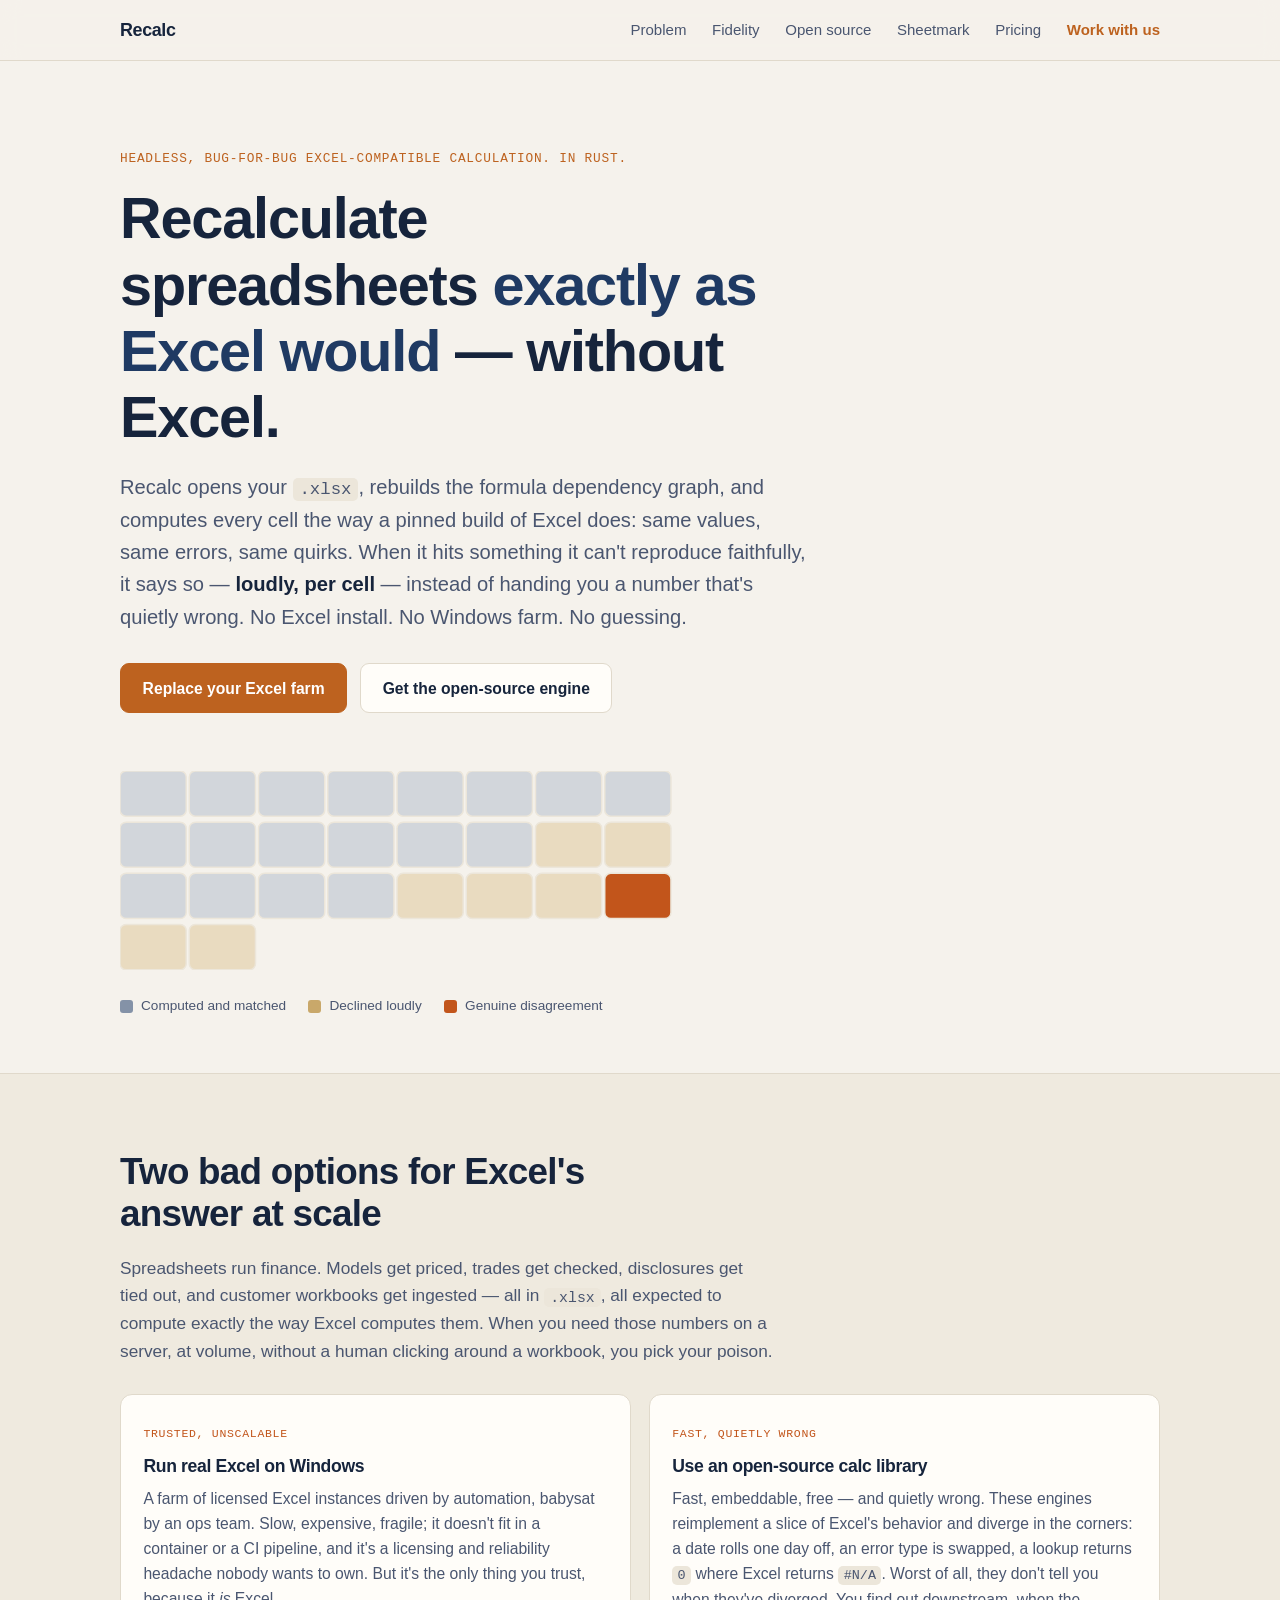
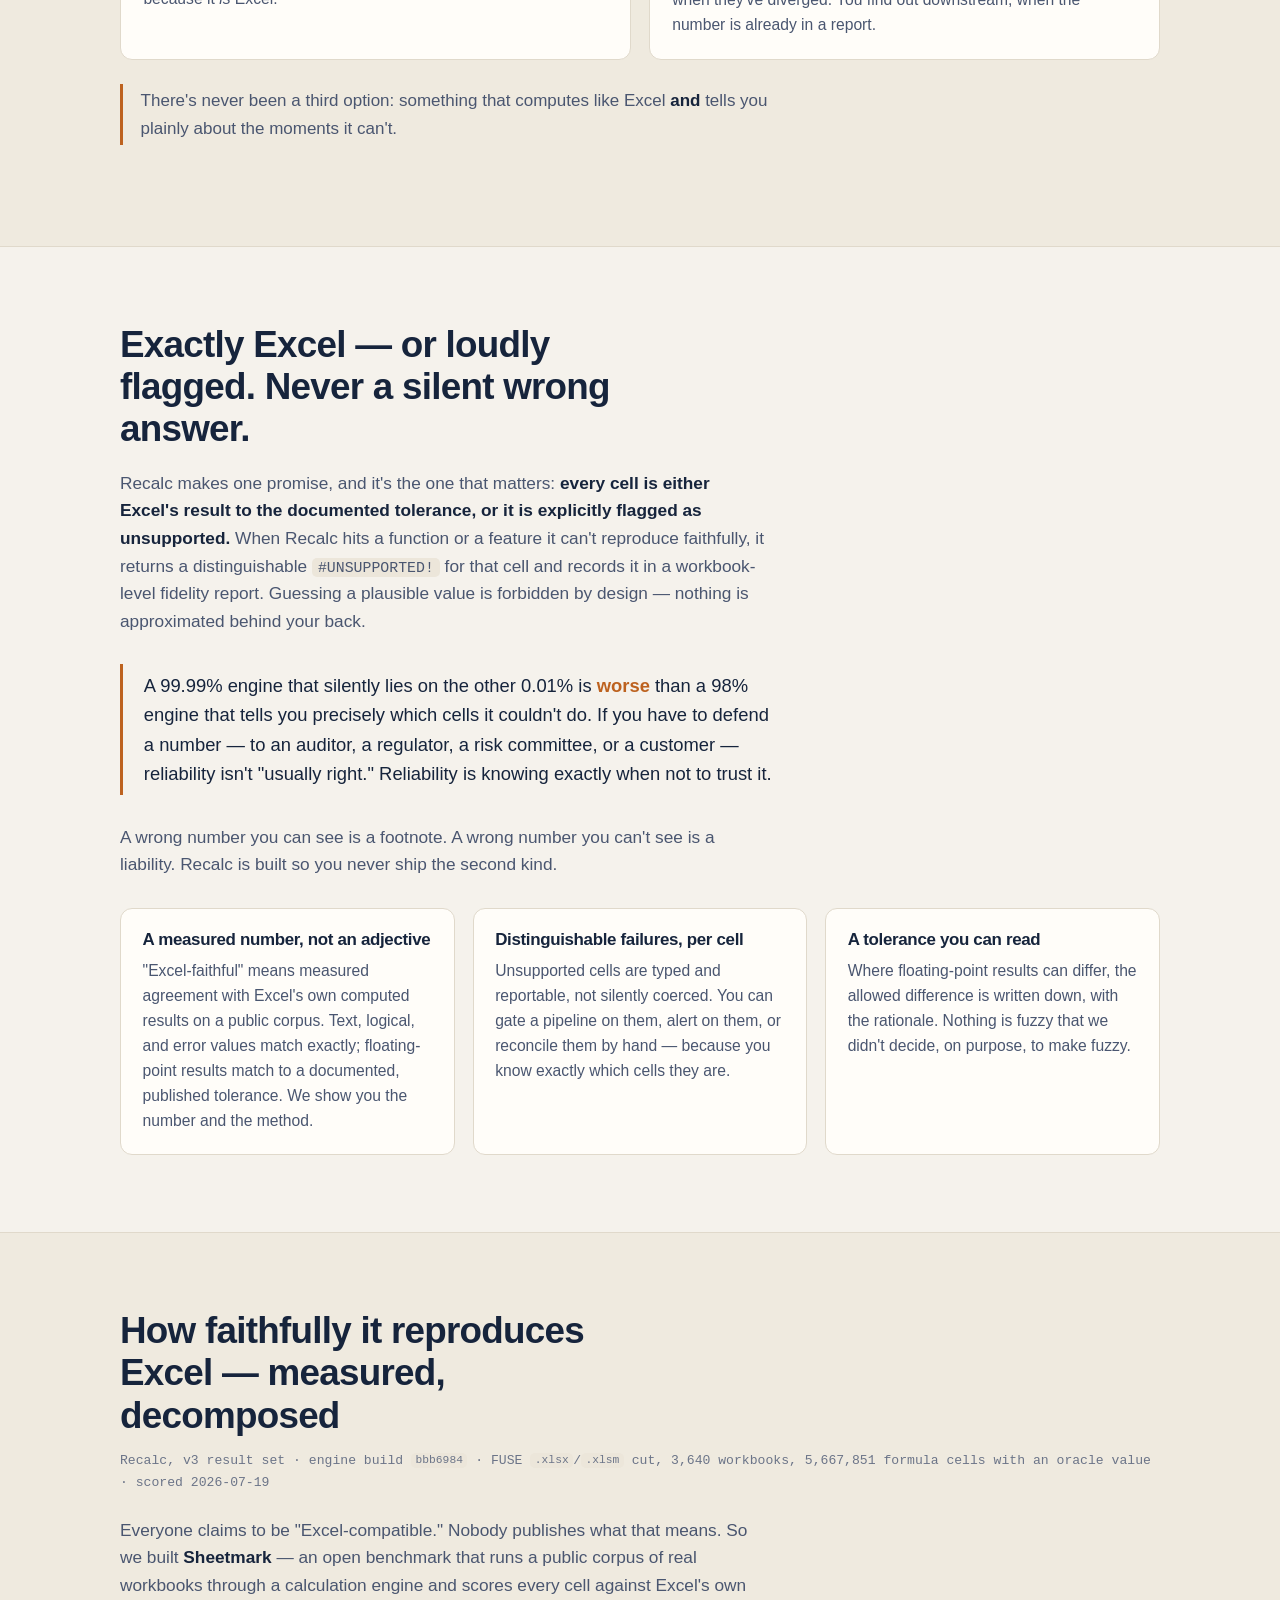
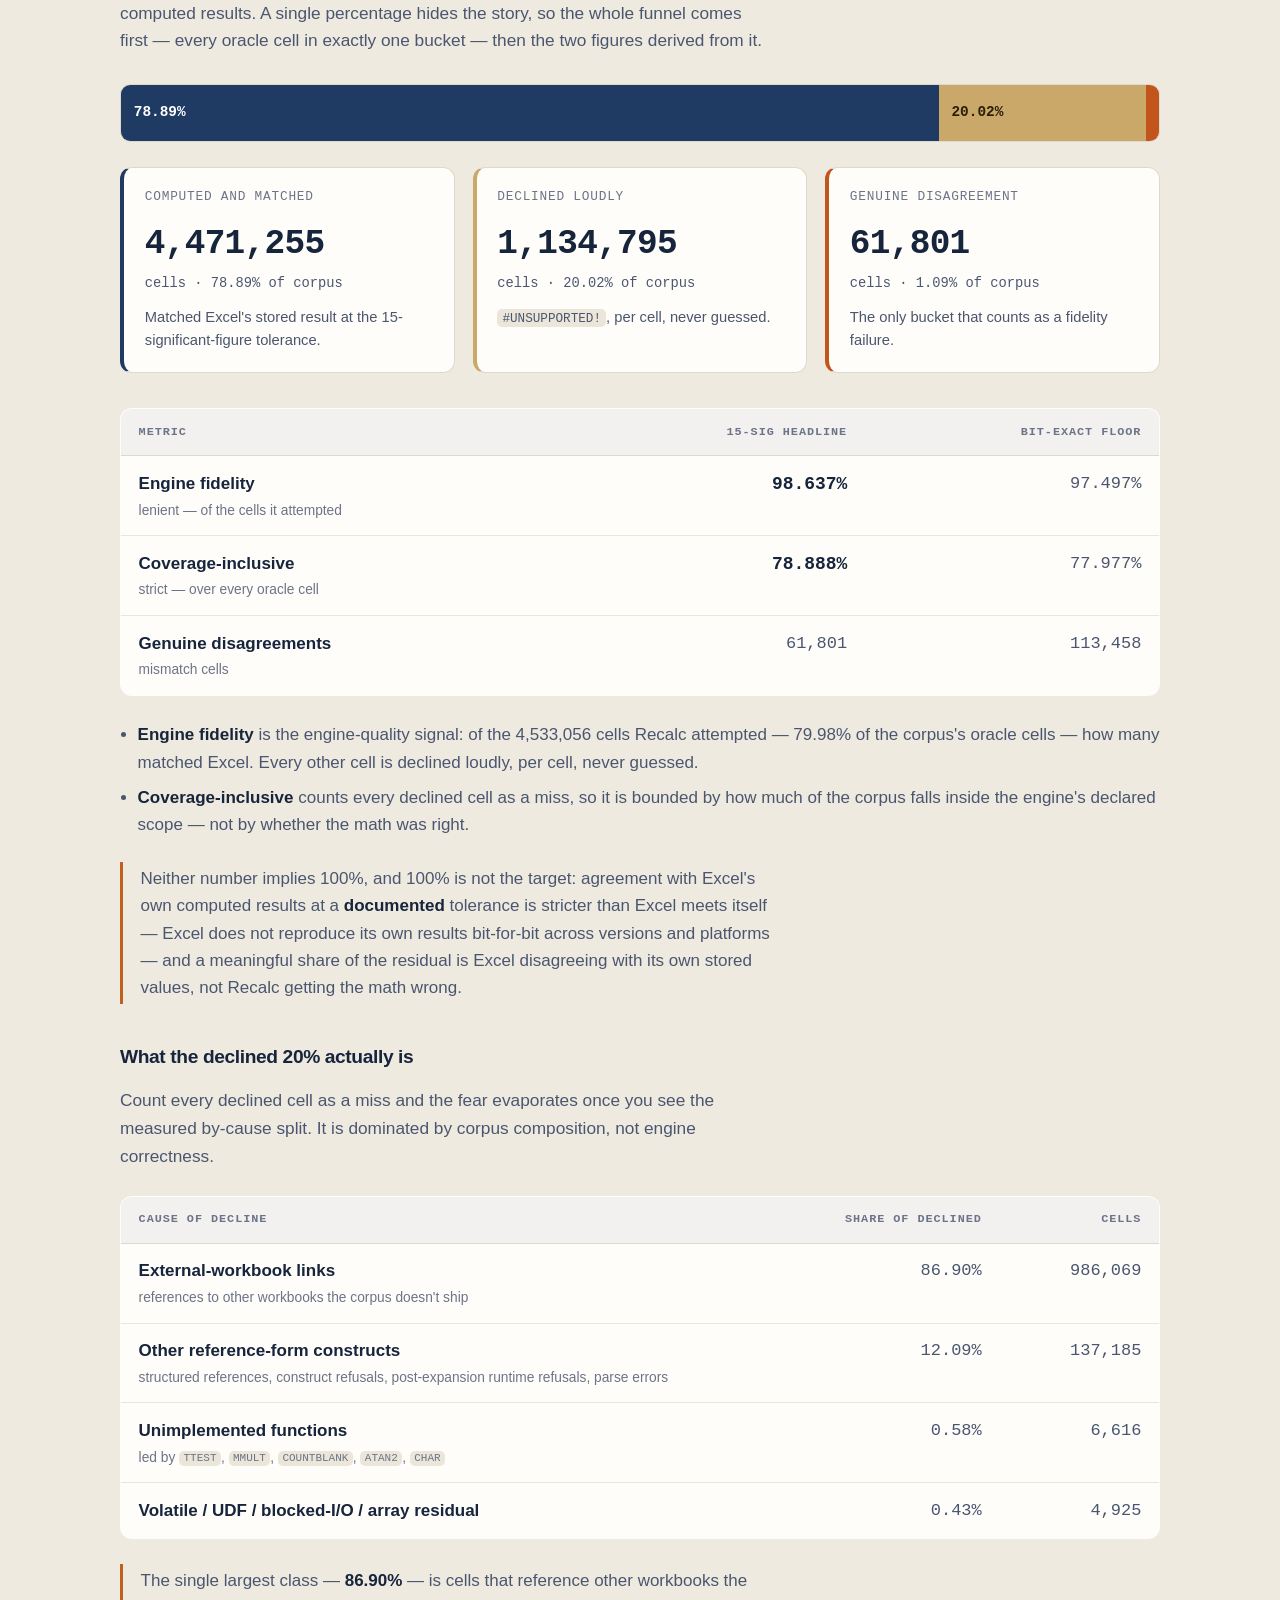
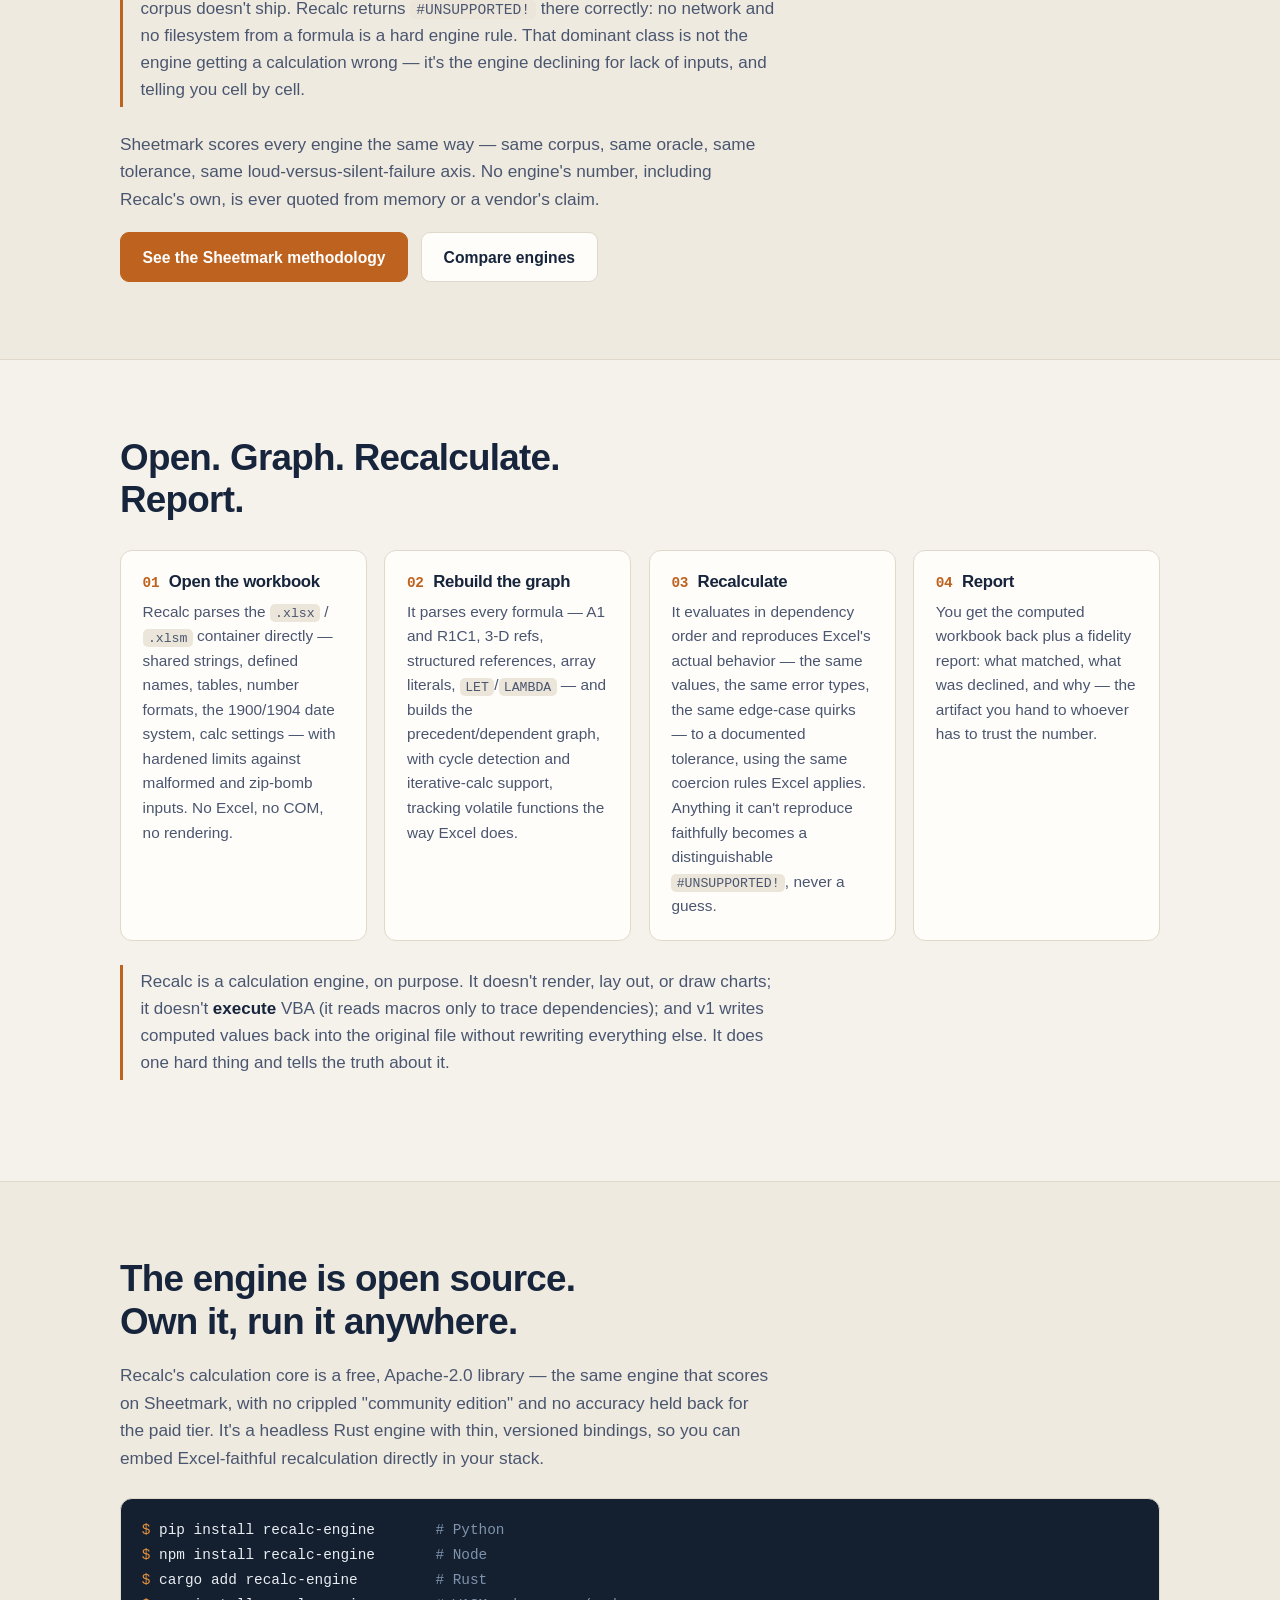
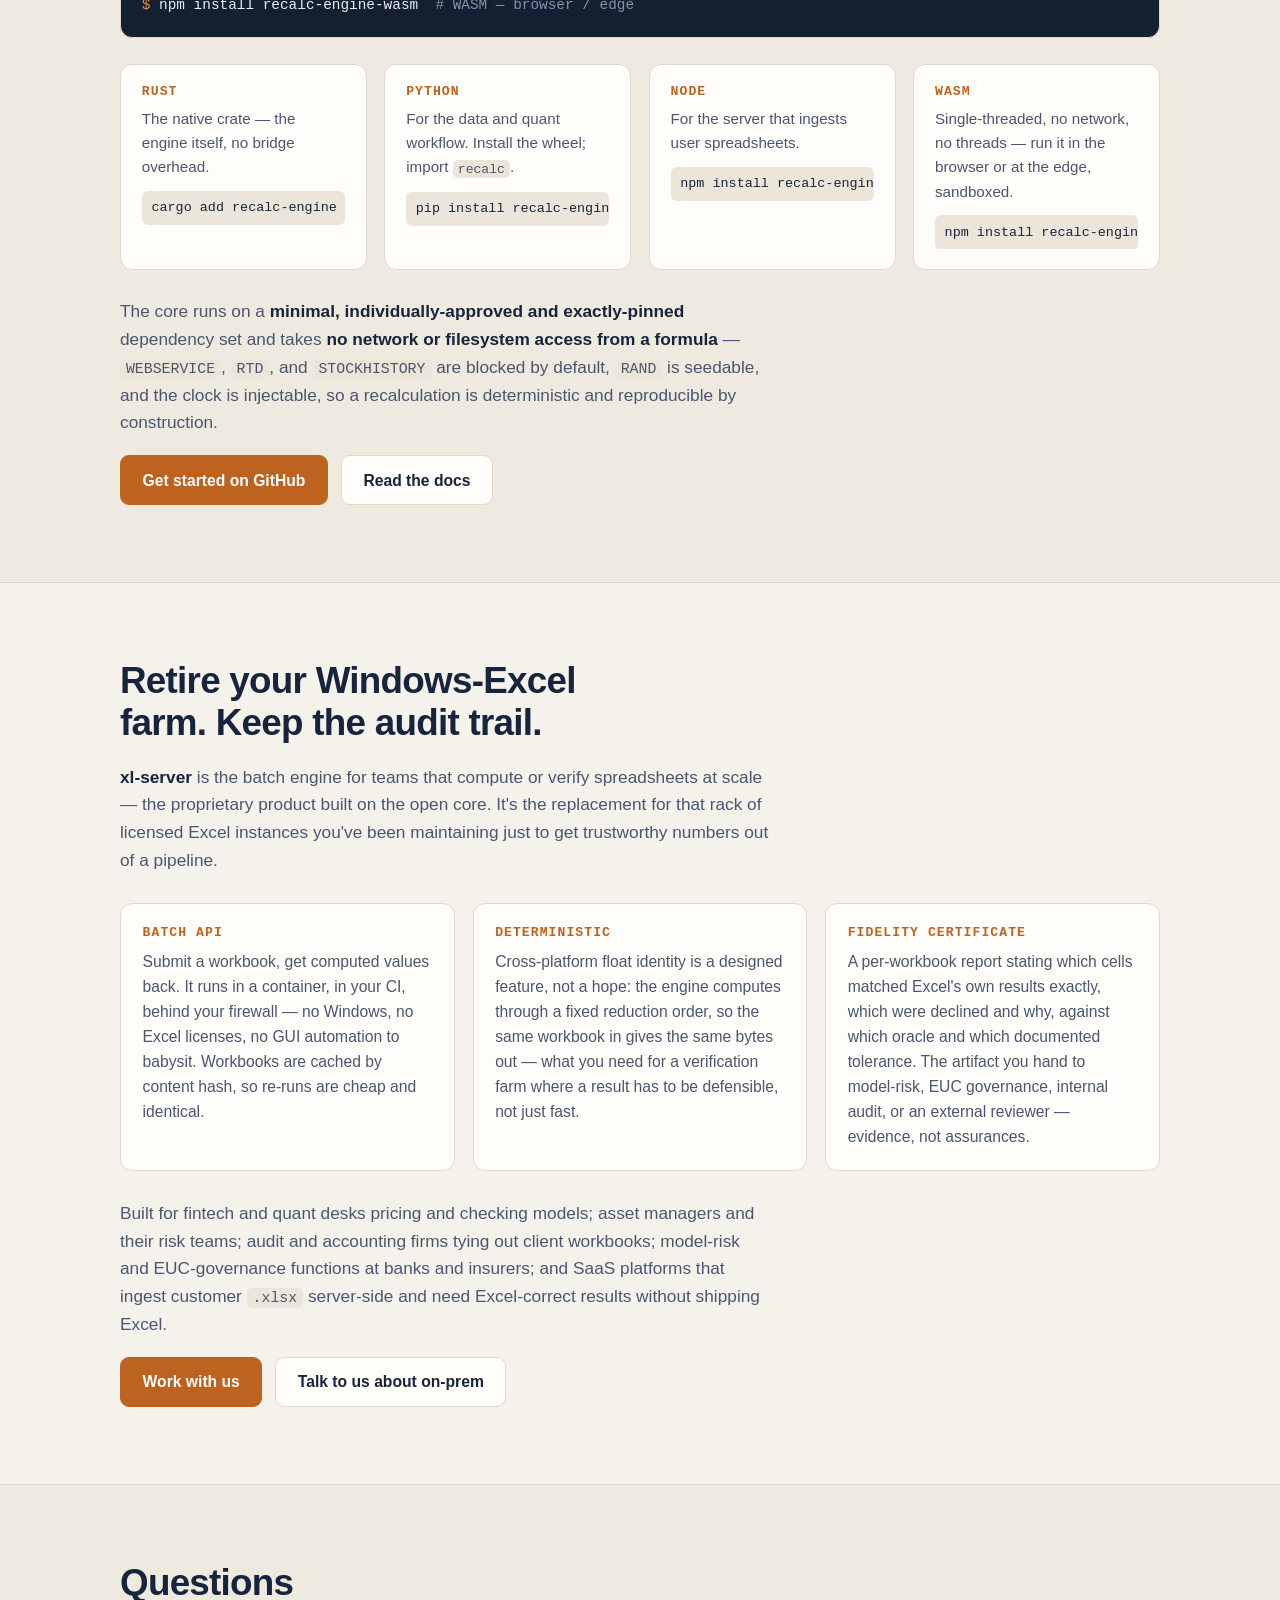
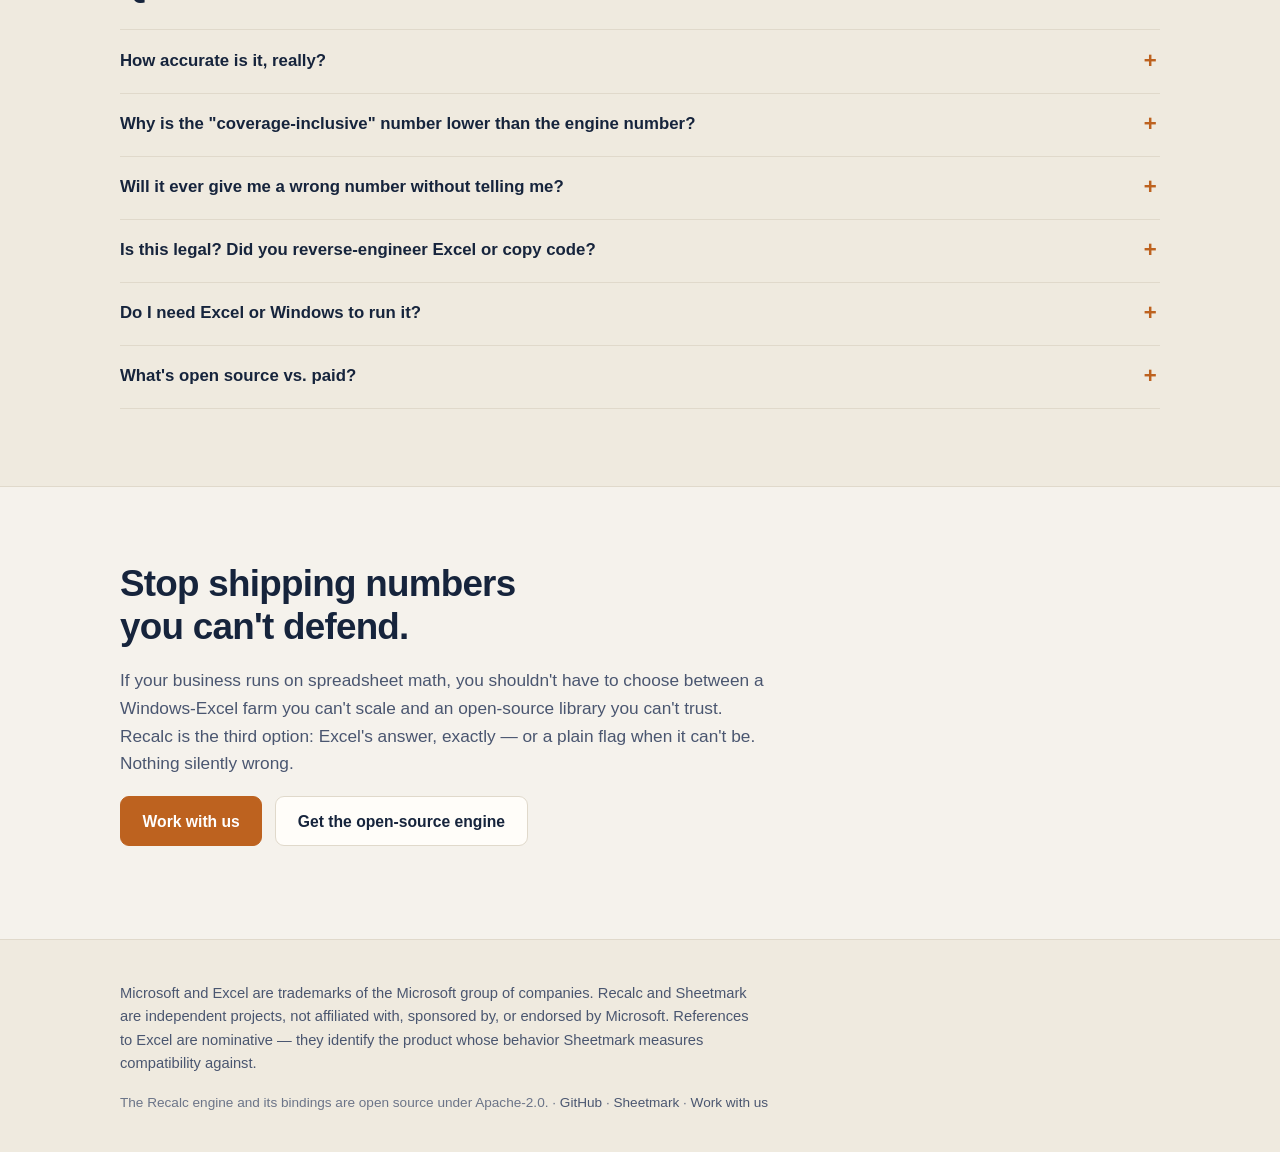
==== index.html @ 11c4cd22 "Recalc product site: landing page and pilot page Hand-written static site (index + pricing), self-co" ====
<!doctype html>
<html lang="en">
<head>
<meta charset="utf-8">
<meta name="viewport" content="width=device-width, initial-scale=1">
<title>Recalc — recalculate spreadsheets exactly as Excel would, without Excel</title>
<meta name="description" content="Recalc is a headless, bug-for-bug Excel-compatible calculation engine in Rust. It computes every cell the way a pinned build of Excel does — or flags loudly, per cell, when it can't. Never a silent wrong number.">
<link rel="stylesheet" href="styles.css">
</head>
<body>

<header class="site">
  <div class="container bar">
    <a class="brand" href="#top">Recalc</a>
    <nav class="nav">
      <a class="nav-hide" href="#problem">Problem</a>
      <a href="#fidelity">Fidelity</a>
      <a class="nav-hide" href="#open-source">Open source</a>
      <a class="nav-hide" href="https://sheetmark.elektraset.com">Sheetmark</a>
      <a href="pricing.html">Pricing</a>
      <a class="nav-cta" href="pricing.html">Work with us</a>
    </nav>
  </div>
</header>

<main id="top">

  <!-- ==================== HERO ==================== -->
  <section class="hero">
    <div class="container">
      <p class="eyebrow">Headless, bug-for-bug Excel-compatible calculation. In Rust.</p>
      <h1>Recalculate spreadsheets <span class="hl">exactly as Excel would</span> — without Excel.</h1>
      <p class="lede">
        Recalc opens your <code>.xlsx</code>, rebuilds the formula dependency graph,
        and computes every cell the way a pinned build of Excel does: same values,
        same errors, same quirks. When it hits something it can't reproduce
        faithfully, it says so — <em>loudly, per cell</em> — instead of handing you a
        number that's quietly wrong. No Excel install. No Windows farm. No guessing.
      </p>
      <div class="cta-row">
        <a class="btn primary" href="pricing.html">Replace your Excel farm</a>
        <a class="btn" href="#open-source">Get the open-source engine</a>
      </div>

      <div class="grid-figure" role="img" aria-label="A grid of cells: most matched Excel exactly, a band declined loudly, one genuine disagreement.">
        <svg viewBox="0 0 372 132" width="100%" aria-hidden="true">
          <g class="cell matched">
            <rect x="0"   y="0"  width="44" height="30" rx="4"/><rect x="46"  y="0"  width="44" height="30" rx="4"/>
            <rect x="92"  y="0"  width="44" height="30" rx="4"/><rect x="138" y="0"  width="44" height="30" rx="4"/>
            <rect x="184" y="0"  width="44" height="30" rx="4"/><rect x="230" y="0"  width="44" height="30" rx="4"/>
            <rect x="276" y="0"  width="44" height="30" rx="4"/><rect x="322" y="0"  width="44" height="30" rx="4"/>
            <rect x="0"   y="34" width="44" height="30" rx="4"/><rect x="46"  y="34" width="44" height="30" rx="4"/>
            <rect x="92"  y="34" width="44" height="30" rx="4"/><rect x="138" y="34" width="44" height="30" rx="4"/>
            <rect x="184" y="34" width="44" height="30" rx="4"/><rect x="230" y="34" width="44" height="30" rx="4"/>
            <rect x="0"   y="68" width="44" height="30" rx="4"/><rect x="46"  y="68" width="44" height="30" rx="4"/>
            <rect x="92"  y="68" width="44" height="30" rx="4"/><rect x="138" y="68" width="44" height="30" rx="4"/>
          </g>
          <g class="cell declined">
            <rect x="276" y="34" width="44" height="30" rx="4"/><rect x="322" y="34" width="44" height="30" rx="4"/>
            <rect x="184" y="68" width="44" height="30" rx="4"/><rect x="230" y="68" width="44" height="30" rx="4"/>
            <rect x="276" y="68" width="44" height="30" rx="4"/>
            <rect x="0"   y="102" width="44" height="30" rx="4"/><rect x="46" y="102" width="44" height="30" rx="4"/>
          </g>
          <g class="cell mismatch">
            <rect x="322" y="68" width="44" height="30" rx="4"/>
          </g>
        </svg>
        <ul class="grid-legend">
          <li><span class="swatch matched"></span>Computed and matched</li>
          <li><span class="swatch declined"></span>Declined loudly</li>
          <li><span class="swatch mismatch"></span>Genuine disagreement</li>
        </ul>
      </div>
    </div>
  </section>

  <!-- ==================== THE PROBLEM ==================== -->
  <section class="section band" id="problem">
    <div class="container">
      <h2>Two bad options for Excel's answer at scale</h2>
      <p class="section-lede">
        Spreadsheets run finance. Models get priced, trades get checked, disclosures
        get tied out, and customer workbooks get ingested — all in <code>.xlsx</code>,
        all expected to compute exactly the way Excel computes them. When you need
        those numbers on a server, at volume, without a human clicking around a
        workbook, you pick your poison.
      </p>
      <div class="options">
        <div class="option">
          <span class="verdict">Trusted, unscalable</span>
          <h3>Run real Excel on Windows</h3>
          <p>
            A farm of licensed Excel instances driven by automation, babysat by an ops
            team. Slow, expensive, fragile; it doesn't fit in a container or a CI
            pipeline, and it's a licensing and reliability headache nobody wants to own.
            But it's the only thing you trust, because it <em>is</em> Excel.
          </p>
        </div>
        <div class="option">
          <span class="verdict">Fast, quietly wrong</span>
          <h3>Use an open-source calc library</h3>
          <p>
            Fast, embeddable, free — and quietly wrong. These engines reimplement a
            slice of Excel's behavior and diverge in the corners: a date rolls one day
            off, an error type is swapped, a lookup returns <code>0</code> where Excel
            returns <code>#N/A</code>. Worst of all, they don't tell you when they've
            diverged. You find out downstream, when the number is already in a report.
          </p>
        </div>
      </div>
      <p class="aside">
        There's never been a third option: something that computes like Excel
        <em>and</em> tells you plainly about the moments it can't.
      </p>
    </div>
  </section>

  <!-- ==================== THE TRUST PROPERTY ==================== -->
  <section class="section" id="trust">
    <div class="container">
      <h2>Exactly Excel — or loudly flagged. Never a silent wrong answer.</h2>
      <p class="section-lede">
        Recalc makes one promise, and it's the one that matters: <strong>every cell is
        either Excel's result to the documented tolerance, or it is explicitly flagged
        as unsupported.</strong> When Recalc hits a function or a feature it can't
        reproduce faithfully, it returns a distinguishable <code>#UNSUPPORTED!</code>
        for that cell and records it in a workbook-level fidelity report. Guessing a
        plausible value is forbidden by design — nothing is approximated behind your
        back.
      </p>

      <p class="pullquote">
        A 99.99% engine that silently lies on the other 0.01% is <strong>worse</strong>
        than a 98% engine that tells you precisely which cells it couldn't do. If you
        have to defend a number — to an auditor, a regulator, a risk committee, or a
        customer — reliability isn't "usually right." Reliability is knowing exactly
        when not to trust it.
      </p>

      <p class="section-lede">
        A wrong number you can see is a footnote. A wrong number you can't see is a
        liability. Recalc is built so you never ship the second kind.
      </p>

      <div class="pillars">
        <div class="pillar">
          <h3>A measured number, not an adjective</h3>
          <p>
            "Excel-faithful" means measured agreement with Excel's own computed results
            on a public corpus. Text, logical, and error values match exactly;
            floating-point results match to a documented, published tolerance. We show
            you the number and the method.
          </p>
        </div>
        <div class="pillar">
          <h3>Distinguishable failures, per cell</h3>
          <p>
            Unsupported cells are typed and reportable, not silently coerced. You can
            gate a pipeline on them, alert on them, or reconcile them by hand — because
            you know exactly which cells they are.
          </p>
        </div>
        <div class="pillar">
          <h3>A tolerance you can read</h3>
          <p>
            Where floating-point results can differ, the allowed difference is written
            down, with the rationale. Nothing is fuzzy that we didn't decide, on
            purpose, to make fuzzy.
          </p>
        </div>
      </div>
    </div>
  </section>

  <!-- ==================== FIDELITY / SHEETMARK ==================== -->
  <section class="section band" id="fidelity">
    <div class="container">
      <h2>How faithfully it reproduces Excel — measured, decomposed</h2>
      <p class="provenance">
        Recalc, v3 result set · engine build <code>bbb6984</code> · FUSE
        <code>.xlsx</code>/<code>.xlsm</code> cut, 3,640 workbooks, 5,667,851 formula
        cells with an oracle value · scored 2026-07-19
      </p>
      <p class="section-lede">
        Everyone claims to be "Excel-compatible." Nobody publishes what that means. So
        we built <strong>Sheetmark</strong> — an open benchmark that runs a public
        corpus of real workbooks through a calculation engine and scores every cell
        against Excel's own computed results. A single percentage hides the story, so
        the whole funnel comes first — every oracle cell in exactly one bucket — then
        the two figures derived from it.
      </p>

      <div class="funnel" role="img" aria-label="Funnel: 78.89% computed and matched, 20.02% declined loudly, 1.09% genuine disagreement.">
        <div class="funnel-bar">
          <span class="seg matched" style="width:78.89%"><span class="seg-label">78.89%</span></span>
          <span class="seg declined" style="width:20.02%"><span class="seg-label">20.02%</span></span>
          <span class="seg mismatch" style="width:1.09%"></span>
        </div>
      </div>

      <div class="buckets">
        <div class="bucket matched">
          <p class="bucket-tag">Computed and matched</p>
          <p class="bucket-num">4,471,255</p>
          <p class="bucket-sub">cells · 78.89% of corpus</p>
          <p class="bucket-note">Matched Excel's stored result at the 15-significant-figure tolerance.</p>
        </div>
        <div class="bucket declined">
          <p class="bucket-tag">Declined loudly</p>
          <p class="bucket-num">1,134,795</p>
          <p class="bucket-sub">cells · 20.02% of corpus</p>
          <p class="bucket-note"><code>#UNSUPPORTED!</code>, per cell, never guessed.</p>
        </div>
        <div class="bucket mismatch">
          <p class="bucket-tag">Genuine disagreement</p>
          <p class="bucket-num">61,801</p>
          <p class="bucket-sub">cells · 1.09% of corpus</p>
          <p class="bucket-note">The only bucket that counts as a fidelity failure.</p>
        </div>
      </div>

      <div class="table-scroll">
        <table class="data metrics">
          <thead>
            <tr><th scope="col">Metric</th><th scope="col">15-sig headline</th><th scope="col">Bit-exact floor</th></tr>
          </thead>
          <tbody>
            <tr>
              <th scope="row">Engine fidelity <span class="th-sub">lenient — of the cells it attempted</span></th>
              <td class="big">98.637%</td><td>97.497%</td>
            </tr>
            <tr>
              <th scope="row">Coverage-inclusive <span class="th-sub">strict — over every oracle cell</span></th>
              <td class="big">78.888%</td><td>77.977%</td>
            </tr>
            <tr>
              <th scope="row">Genuine disagreements <span class="th-sub">mismatch cells</span></th>
              <td>61,801</td><td>113,458</td>
            </tr>
          </tbody>
        </table>
      </div>

      <ul class="notes">
        <li><strong>Engine fidelity</strong> is the engine-quality signal: of the
          4,533,056 cells Recalc attempted — 79.98% of the corpus's oracle cells — how
          many matched Excel. Every other cell is declined loudly, per cell, never
          guessed.</li>
        <li><strong>Coverage-inclusive</strong> counts every declined cell as a miss,
          so it is bounded by how much of the corpus falls inside the engine's declared
          scope — not by whether the math was right.</li>
      </ul>

      <p class="aside">
        Neither number implies 100%, and 100% is not the target: agreement with Excel's
        own computed results at a <em>documented</em> tolerance is stricter than Excel
        meets itself — Excel does not reproduce its own results bit-for-bit across
        versions and platforms — and a meaningful share of the residual is Excel
        disagreeing with its own stored values, not Recalc getting the math wrong.
      </p>

      <h3 style="margin-top:2.6rem;font-size:1.2rem;">What the declined 20% actually is</h3>
      <p class="section-lede">
        Count every declined cell as a miss and the fear evaporates once you see the
        measured by-cause split. It is dominated by corpus composition, not engine
        correctness.
      </p>
      <div class="table-scroll">
        <table class="data decline">
          <thead>
            <tr><th scope="col">Cause of decline</th><th scope="col">Share of declined</th><th scope="col">Cells</th></tr>
          </thead>
          <tbody>
            <tr>
              <th scope="row">External-workbook links <span class="th-sub">references to other workbooks the corpus doesn't ship</span></th>
              <td>86.90%</td><td>986,069</td>
            </tr>
            <tr>
              <th scope="row">Other reference-form constructs <span class="th-sub">structured references, construct refusals, post-expansion runtime refusals, parse errors</span></th>
              <td>12.09%</td><td>137,185</td>
            </tr>
            <tr>
              <th scope="row">Unimplemented functions <span class="th-sub">led by <code>TTEST</code>, <code>MMULT</code>, <code>COUNTBLANK</code>, <code>ATAN2</code>, <code>CHAR</code></span></th>
              <td>0.58%</td><td>6,616</td>
            </tr>
            <tr>
              <th scope="row">Volatile / UDF / blocked-I/O / array residual</th>
              <td>0.43%</td><td>4,925</td>
            </tr>
          </tbody>
        </table>
      </div>
      <p class="aside">
        The single largest class — <em>86.90%</em> — is cells that reference other
        workbooks the corpus doesn't ship. Recalc returns <code>#UNSUPPORTED!</code>
        there correctly: no network and no filesystem from a formula is a hard engine
        rule. That dominant class is not the engine getting a calculation wrong — it's
        the engine declining for lack of inputs, and telling you cell by cell.
      </p>

      <p class="section-lede">
        Sheetmark scores every engine the same way — same corpus, same oracle, same
        tolerance, same loud-versus-silent-failure axis. No engine's number, including
        Recalc's own, is ever quoted from memory or a vendor's claim.
      </p>
      <div class="cta-row">
        <a class="btn primary" href="https://sheetmark.elektraset.com">See the Sheetmark methodology</a>
        <a class="btn" href="https://sheetmark.elektraset.com/#leaderboard">Compare engines</a>
      </div>
    </div>
  </section>

  <!-- ==================== HOW IT WORKS ==================== -->
  <section class="section" id="how">
    <div class="container">
      <h2>Open. Graph. Recalculate. Report.</h2>
      <div class="steps">
        <div class="step">
          <h3><span class="step-n">01</span> Open the workbook</h3>
          <p>
            Recalc parses the <code>.xlsx</code> / <code>.xlsm</code> container directly
            — shared strings, defined names, tables, number formats, the 1900/1904 date
            system, calc settings — with hardened limits against malformed and zip-bomb
            inputs. No Excel, no COM, no rendering.
          </p>
        </div>
        <div class="step">
          <h3><span class="step-n">02</span> Rebuild the graph</h3>
          <p>
            It parses every formula — A1 and R1C1, 3-D refs, structured references,
            array literals, <code>LET</code>/<code>LAMBDA</code> — and builds the
            precedent/dependent graph, with cycle detection and iterative-calc support,
            tracking volatile functions the way Excel does.
          </p>
        </div>
        <div class="step">
          <h3><span class="step-n">03</span> Recalculate</h3>
          <p>
            It evaluates in dependency order and reproduces Excel's actual behavior —
            the same values, the same error types, the same edge-case quirks — to a
            documented tolerance, using the same coercion rules Excel applies. Anything
            it can't reproduce faithfully becomes a distinguishable
            <code>#UNSUPPORTED!</code>, never a guess.
          </p>
        </div>
        <div class="step">
          <h3><span class="step-n">04</span> Report</h3>
          <p>
            You get the computed workbook back plus a fidelity report: what matched,
            what was declined, and why — the artifact you hand to whoever has to trust
            the number.
          </p>
        </div>
      </div>
      <p class="aside">
        Recalc is a calculation engine, on purpose. It doesn't render, lay out, or draw
        charts; it doesn't <em>execute</em> VBA (it reads macros only to trace
        dependencies); and v1 writes computed values back into the original file
        without rewriting everything else. It does one hard thing and tells the truth
        about it.
      </p>
    </div>
  </section>

  <!-- ==================== OPEN SOURCE ==================== -->
  <section class="section band" id="open-source">
    <div class="container">
      <h2>The engine is open source. Own it, run it anywhere.</h2>
      <p class="section-lede">
        Recalc's calculation core is a free, Apache-2.0 library — the same engine that
        scores on Sheetmark, with no crippled "community edition" and no accuracy held
        back for the paid tier. It's a headless Rust engine with thin, versioned
        bindings, so you can embed Excel-faithful recalculation directly in your stack.
      </p>

      <div class="install">
<pre><span class="prompt">$</span> pip install recalc-engine       <span class="comment"># Python</span>
<span class="prompt">$</span> npm install recalc-engine       <span class="comment"># Node</span>
<span class="prompt">$</span> cargo add recalc-engine         <span class="comment"># Rust</span>
<span class="prompt">$</span> npm install recalc-engine-wasm  <span class="comment"># WASM — browser / edge</span></pre>
      </div>

      <div class="bindings">
        <div class="binding">
          <h3>Rust</h3>
          <p>The native crate — the engine itself, no bridge overhead.</p>
          <span class="cmd">cargo add recalc-engine</span>
        </div>
        <div class="binding">
          <h3>Python</h3>
          <p>For the data and quant workflow. Install the wheel; import <code>recalc</code>.</p>
          <span class="cmd">pip install recalc-engine</span>
        </div>
        <div class="binding">
          <h3>Node</h3>
          <p>For the server that ingests user spreadsheets.</p>
          <span class="cmd">npm install recalc-engine</span>
        </div>
        <div class="binding">
          <h3>WASM</h3>
          <p>Single-threaded, no network, no threads — run it in the browser or at the edge, sandboxed.</p>
          <span class="cmd">npm install recalc-engine-wasm</span>
        </div>
      </div>

      <p class="section-lede" style="margin-top:1.8rem;">
        The core runs on a <strong>minimal, individually-approved and
        exactly-pinned</strong> dependency set and takes <strong>no network or
        filesystem access from a formula</strong> — <code>WEBSERVICE</code>,
        <code>RTD</code>, and <code>STOCKHISTORY</code> are blocked by default,
        <code>RAND</code> is seedable, and the clock is injectable, so a recalculation
        is deterministic and reproducible by construction.
      </p>

      <div class="cta-row">
        <a class="btn primary" href="https://github.com/recalc-engine/recalc-engine">Get started on GitHub</a>
        <a class="btn" href="https://github.com/recalc-engine/recalc-engine#readme">Read the docs</a>
      </div>
    </div>
  </section>

  <!-- ==================== PAID PRODUCT ==================== -->
  <section class="section" id="product">
    <div class="container">
      <h2>Retire your Windows-Excel farm. Keep the audit trail.</h2>
      <p class="section-lede">
        <strong>xl-server</strong> is the batch engine for teams that compute or verify
        spreadsheets at scale — the proprietary product built on the open core. It's
        the replacement for that rack of licensed Excel instances you've been
        maintaining just to get trustworthy numbers out of a pipeline.
      </p>
      <div class="cards">
        <div class="card">
          <h3>Batch API</h3>
          <p>
            Submit a workbook, get computed values back. It runs in a container, in your
            CI, behind your firewall — no Windows, no Excel licenses, no GUI automation
            to babysit. Workbooks are cached by content hash, so re-runs are cheap and
            identical.
          </p>
        </div>
        <div class="card">
          <h3>Deterministic</h3>
          <p>
            Cross-platform float identity is a designed feature, not a hope: the engine
            computes through a fixed reduction order, so the same workbook in gives the
            same bytes out — what you need for a verification farm where a result has to
            be defensible, not just fast.
          </p>
        </div>
        <div class="card">
          <h3>Fidelity certificate</h3>
          <p>
            A per-workbook report stating which cells matched Excel's own results
            exactly, which were declined and why, against which oracle and which
            documented tolerance. The artifact you hand to model-risk, EUC governance,
            internal audit, or an external reviewer — evidence, not assurances.
          </p>
        </div>
      </div>
      <p class="section-lede" style="margin-top:1.8rem;">
        Built for fintech and quant desks pricing and checking models; asset managers
        and their risk teams; audit and accounting firms tying out client workbooks;
        model-risk and EUC-governance functions at banks and insurers; and SaaS
        platforms that ingest customer <code>.xlsx</code> server-side and need
        Excel-correct results without shipping Excel.
      </p>
      <div class="cta-row">
        <a class="btn primary" href="pricing.html">Work with us</a>
        <a class="btn" href="pricing.html#onprem">Talk to us about on-prem</a>
      </div>
    </div>
  </section>

  <!-- ==================== FAQ ==================== -->
  <section class="section band" id="faq">
    <div class="container">
      <h2>Questions</h2>
      <div class="faq">
        <details>
          <summary>How accurate is it, really?</summary>
          <p>
            On the cells it computes, Recalc matched Excel's stored results on
            <strong>98.637% of the 4,533,056 cells it attempted</strong> — 79.98% of a
            5,667,851-cell public corpus — at a documented 15-significant-figure
            tolerance; <strong>97.497% bit-exact</strong> with no tolerance at all.
            Genuine disagreements: <strong>61,801 cells, 1.09% of the whole
            corpus</strong>, and a meaningful share of even those is Excel disagreeing
            with its own stored values, not Recalc's math. Every cell it can't compute
            faithfully — 20.02% of this corpus, 86.90% of it referencing other workbooks
            we weren't given — is declined loudly rather than guessed, so you always know
            exactly which cells to trust. Full method, funnel, and per-function
            breakdown: <a href="https://sheetmark.elektraset.com">Sheetmark</a>.
          </p>
        </details>
        <details>
          <summary>Why is the "coverage-inclusive" number lower than the engine number?</summary>
          <p>
            Because it counts every declined cell as a miss — and 86.90% of those
            declines reference other workbooks we weren't given (external links). Recalc
            correctly refuses to fabricate those: no network, no filesystem from a
            formula. That's a refusal over missing inputs, not a calculation error. The
            engine number is quality; the coverage-inclusive number is quality ×
            coverage, bounded by what the corpus asks of the engine's declared scope.
          </p>
        </details>
        <details>
          <summary>Will it ever give me a wrong number without telling me?</summary>
          <p>
            That's the one thing the design forbids. Every cell is either exactly
            Excel's result to the documented tolerance, or a distinguishable
            <code>#UNSUPPORTED!</code> in the fidelity report. Guessing a plausible value
            is not allowed anywhere in the engine.
          </p>
        </details>
        <details>
          <summary>Is this legal? Did you reverse-engineer Excel or copy code?</summary>
          <p>
            No copied code. Recalc is a clean-room implementation: behavior is observed
            by running a pinned Excel build as an oracle and matching its outputs, never
            by reading a competing spreadsheet's source.
          </p>
        </details>
        <details>
          <summary>Do I need Excel or Windows to run it?</summary>
          <p>
            No. Recalc is headless and self-contained — no Excel install, no Windows, no
            GUI automation. That's the point.
          </p>
        </details>
        <details>
          <summary>What's open source vs. paid?</summary>
          <p>
            The calculation engine and its bindings (Python / Node / WASM / Rust) are
            free and Apache-2.0. xl-server — the hosted or on-prem batch API, the
            content-hash cache, and the fidelity certificate — is the commercial product.
          </p>
        </details>
      </div>
    </div>
  </section>

  <!-- ==================== FINAL CTA ==================== -->
  <section class="section final-cta" id="close">
    <div class="container">
      <h2>Stop shipping numbers you can't defend.</h2>
      <p class="section-lede">
        If your business runs on spreadsheet math, you shouldn't have to choose between
        a Windows-Excel farm you can't scale and an open-source library you can't trust.
        Recalc is the third option: Excel's answer, exactly — or a plain flag when it
        can't be. Nothing silently wrong.
      </p>
      <div class="cta-row">
        <a class="btn primary" href="pricing.html">Work with us</a>
        <a class="btn" href="#open-source">Get the open-source engine</a>
      </div>
    </div>
  </section>

</main>

<footer class="site-foot">
  <div class="container">
    <p class="trademark">
      Microsoft and Excel are trademarks of the Microsoft group of companies. Recalc
      and Sheetmark are independent projects, not affiliated with, sponsored by, or
      endorsed by Microsoft. References to Excel are nominative — they identify the
      product whose behavior Sheetmark measures compatibility against.
    </p>
    <p class="foot-meta">
      The Recalc engine and its bindings are open source under Apache-2.0. ·
      <a href="https://github.com/recalc-engine/recalc-engine">GitHub</a> ·
      <a href="https://sheetmark.elektraset.com">Sheetmark</a> ·
      <a href="pricing.html">Work with us</a>
    </p>
  </div>
</footer>

</body>
</html>
---- styles.css ----
/* Recalc — static product site styles. Ink navy + one warm accent.
   Shares the visual system of the Sheetmark site so the two properties
   read as one family. Hand-written, self-contained, light + dark. */

:root {
  color-scheme: light dark;

  --bg:        #f5f2ec;
  --bg-elev:   #fffdf9;
  --bg-band:   #efeadf;
  --ink:       #16243c;
  --ink-soft:  #4a5670;
  --ink-faint: #6b7488;
  --line:      #e0d9cb;
  --line-soft: #ece6da;
  --accent:    #bd621f;
  --accent-in: #ffffff;
  --matched:   #1f3a63;
  --declined:  #c9a86a;
  --mismatch:  #c2551b;
  --code-bg:   #ece6da;
  --term-bg:   #14202f;
  --term-ink:  #e9edf4;
  --term-dim:  #7f93ad;
  --term-accent: #e6913f;

  --maxw: 70rem;
  --radius: 12px;
  --mono: ui-monospace, "SF Mono", "SFMono-Regular", "Menlo", "Consolas", monospace;
  --sans: -apple-system, BlinkMacSystemFont, "Segoe UI", Roboto, Helvetica, Arial, sans-serif;
}

@media (prefers-color-scheme: dark) {
  :root {
    --bg:        #0a1420;
    --bg-elev:   #101d2e;
    --bg-band:   #0d1826;
    --ink:       #e9edf4;
    --ink-soft:  #a3b2c8;
    --ink-faint: #79879d;
    --line:      #1e2d43;
    --line-soft: #182437;
    --accent:    #e6913f;
    --accent-in: #10131a;
    --matched:   #4f7bb8;
    --declined:  #b99a5d;
    --mismatch:  #e06a2c;
    --code-bg:   #17263a;
    --term-bg:   #0c1826;
    --term-ink:  #e9edf4;
    --term-dim:  #6b7d96;
    --term-accent: #e6913f;
  }
}

* { box-sizing: border-box; }

html { -webkit-text-size-adjust: 100%; }

body {
  margin: 0;
  background: var(--bg);
  color: var(--ink);
  font-family: var(--sans);
  font-size: 17px;
  line-height: 1.6;
  -webkit-font-smoothing: antialiased;
  text-rendering: optimizeLegibility;
}

.container {
  width: 100%;
  max-width: var(--maxw);
  margin-inline: auto;
  padding-inline: clamp(1.1rem, 4vw, 2.5rem);
}

a { color: var(--accent); text-decoration: none; }
a:hover { text-decoration: underline; text-underline-offset: 3px; }

code {
  font-family: var(--mono);
  font-size: 0.86em;
  background: var(--code-bg);
  padding: 0.12em 0.4em;
  border-radius: 5px;
  white-space: nowrap;
}

h1, h2, h3 { line-height: 1.15; letter-spacing: -0.02em; font-weight: 650; }

/* ---------- Header ---------- */

.site {
  position: sticky;
  top: 0;
  z-index: 10;
  background: color-mix(in srgb, var(--bg) 86%, transparent);
  backdrop-filter: saturate(1.4) blur(10px);
  border-bottom: 1px solid var(--line);
}
.bar {
  display: flex;
  align-items: center;
  justify-content: space-between;
  min-height: 60px;
  gap: 1rem;
}
.brand {
  color: var(--ink);
  font-weight: 680;
  letter-spacing: -0.02em;
  font-size: 1.12rem;
}
.brand:hover { text-decoration: none; }
.nav { display: flex; gap: clamp(0.7rem, 2.4vw, 1.6rem); font-size: 0.94rem; align-items: center; }
.nav a { color: var(--ink-soft); white-space: nowrap; }
.nav a:hover { color: var(--accent); text-decoration: none; }
.nav a.nav-cta {
  color: var(--accent);
  font-weight: 600;
}
.nav-hide { }
@media (max-width: 720px) {
  .nav-hide { display: none; }
}

/* ---------- Hero ---------- */

.hero { padding-block: clamp(3rem, 8vw, 5.5rem) clamp(2rem, 5vw, 3.5rem); }
.eyebrow {
  font-family: var(--mono);
  font-size: 0.8rem;
  letter-spacing: 0.06em;
  text-transform: uppercase;
  color: var(--accent);
  margin: 0 0 1rem;
}
.hero h1 {
  font-size: clamp(2.05rem, 6vw, 3.6rem);
  margin: 0 0 1.3rem;
  max-width: 20ch;
}
.hero h1 .hl { color: var(--matched); }
@media (prefers-color-scheme: dark) { .hero h1 .hl { color: var(--accent); } }

.lede {
  font-size: clamp(1.05rem, 2.2vw, 1.26rem);
  color: var(--ink-soft);
  max-width: 62ch;
  margin: 0 0 1.9rem;
}
.lede em { color: var(--ink); font-style: normal; font-weight: 600; }

.cta-row { display: flex; flex-wrap: wrap; gap: 0.8rem; align-items: center; }
.btn {
  display: inline-block;
  padding: 0.72rem 1.35rem;
  border-radius: 9px;
  border: 1px solid var(--line);
  font-weight: 600;
  font-size: 0.98rem;
  color: var(--ink);
  background: var(--bg-elev);
  transition: transform 0.06s ease, border-color 0.15s ease;
}
.btn:hover { text-decoration: none; border-color: var(--accent); transform: translateY(-1px); }
.btn.primary { background: var(--accent); color: var(--accent-in); border-color: var(--accent); }
.btn.primary:hover { filter: brightness(1.05); }

/* Hero grid figure — the same cell-grid motif as Sheetmark */
.grid-figure { margin-top: clamp(2.2rem, 6vw, 3.6rem); max-width: 560px; }
.grid-figure .cell rect { stroke: var(--line-soft); stroke-width: 1; }
.cell.matched  rect { fill: color-mix(in srgb, var(--matched) 20%, var(--bg-elev)); }
.cell.declined rect { fill: color-mix(in srgb, var(--declined) 40%, var(--bg-elev)); }
.cell.mismatch rect { fill: var(--mismatch); }
.grid-legend {
  list-style: none;
  display: flex;
  flex-wrap: wrap;
  gap: 0.5rem 1.4rem;
  padding: 0;
  margin: 1.1rem 0 0;
  font-size: 0.85rem;
  color: var(--ink-soft);
}
.grid-legend li { display: inline-flex; align-items: center; gap: 0.5rem; }
.swatch { width: 13px; height: 13px; border-radius: 3px; display: inline-block; }
.swatch.matched  { background: color-mix(in srgb, var(--matched) 55%, var(--bg-elev)); }
.swatch.declined { background: var(--declined); }
.swatch.mismatch { background: var(--mismatch); }

/* ---------- Sections ---------- */

.section { padding-block: clamp(2.8rem, 7vw, 4.8rem); }
.section h2 {
  font-size: clamp(1.6rem, 3.6vw, 2.3rem);
  margin: 0 0 1.2rem;
  max-width: 24ch;
}
.band {
  background: var(--bg-band);
  border-block: 1px solid var(--line);
}

.section-lede {
  font-size: 1.08rem;
  color: var(--ink-soft);
  max-width: 68ch;
  margin: 0 0 1.15rem;
}
.section-lede strong { color: var(--ink); }
.section-lede em { color: var(--ink); font-style: normal; font-weight: 600; }
.provenance {
  font-family: var(--mono);
  font-size: 0.82rem;
  color: var(--ink-faint);
  margin: -0.4rem 0 1.4rem;
  line-height: 1.7;
}

/* Two-option problem cards */
.options {
  display: grid;
  grid-template-columns: repeat(auto-fit, minmax(260px, 1fr));
  gap: 1.1rem;
  margin-top: 1.8rem;
}
.option {
  background: var(--bg-elev);
  border: 1px solid var(--line);
  border-radius: var(--radius);
  padding: 1.4rem 1.4rem;
}
.option h3 { font-size: 1.1rem; margin: 0 0 0.6rem; }
.option p { margin: 0; color: var(--ink-soft); font-size: 0.98rem; }
.option .verdict {
  display: inline-block;
  margin-bottom: 0.8rem;
  font-family: var(--mono);
  font-size: 0.72rem;
  letter-spacing: 0.06em;
  text-transform: uppercase;
  color: var(--mismatch);
}

/* Pillars + cards */
.pillars, .cards {
  display: grid;
  grid-template-columns: repeat(auto-fit, minmax(230px, 1fr));
  gap: 1.1rem;
  margin-top: 1.8rem;
}
.pillar, .card {
  background: var(--bg-elev);
  border: 1px solid var(--line);
  border-radius: var(--radius);
  padding: 1.3rem 1.35rem;
}
.pillar h3, .card h3 {
  font-size: 1.06rem;
  margin: 0 0 0.55rem;
}
.card h3 { color: var(--accent); font-family: var(--mono); font-size: 0.82rem; letter-spacing: 0.08em; text-transform: uppercase; }
.pillar p, .card p { margin: 0; color: var(--ink-soft); font-size: 0.98rem; }

/* Pull-quote */
.pullquote {
  border-left: 3px solid var(--accent);
  padding: 0.4rem 0 0.4rem 1.3rem;
  margin: 1.8rem 0;
  font-size: 1.15rem;
  color: var(--ink);
  max-width: 64ch;
}
.pullquote strong { color: var(--accent); }

/* ---------- Funnel ---------- */

.funnel { margin: 1.8rem 0 1.6rem; }
.funnel-bar {
  display: flex;
  height: 58px;
  border-radius: 10px;
  overflow: hidden;
  border: 1px solid var(--line);
  background: var(--bg-elev);
}
.seg {
  display: flex;
  align-items: center;
  justify-content: flex-start;
  padding-left: 0.8rem;
  min-width: 0;
  color: #fff;
  font-family: var(--mono);
  font-size: 0.9rem;
  font-weight: 600;
  overflow: hidden;
}
.seg.matched  { background: var(--matched); }
.seg.declined { background: var(--declined); color: #2a1e07; }
.seg.mismatch { background: var(--mismatch); }
.seg-label { white-space: nowrap; }

.buckets {
  display: grid;
  grid-template-columns: repeat(auto-fit, minmax(210px, 1fr));
  gap: 1.1rem;
  margin-bottom: 2.2rem;
}
.bucket {
  background: var(--bg-elev);
  border: 1px solid var(--line);
  border-left-width: 4px;
  border-radius: var(--radius);
  padding: 1.2rem 1.3rem;
}
.bucket.matched  { border-left-color: var(--matched); }
.bucket.declined { border-left-color: var(--declined); }
.bucket.mismatch { border-left-color: var(--mismatch); }
.bucket-tag {
  font-size: 0.8rem; letter-spacing: 0.06em; text-transform: uppercase;
  color: var(--ink-faint); margin: 0 0 0.5rem; font-family: var(--mono);
}
.bucket-num {
  font-family: var(--mono);
  font-size: clamp(1.7rem, 4vw, 2.15rem);
  font-weight: 600;
  letter-spacing: -0.02em;
  margin: 0;
  color: var(--ink);
}
.bucket-sub { margin: 0.1rem 0 0.7rem; font-size: 0.86rem; color: var(--ink-soft); font-family: var(--mono); }
.bucket-note { margin: 0; font-size: 0.92rem; color: var(--ink-soft); }

/* ---------- Tables ---------- */

.table-scroll { overflow-x: auto; margin: 1.6rem 0; -webkit-overflow-scrolling: touch; }
table.data {
  width: 100%;
  border-collapse: collapse;
  min-width: 34rem;
  background: var(--bg-elev);
  border: 1px solid var(--line);
  border-radius: var(--radius);
  overflow: hidden;
}
table.data th, table.data td { padding: 0.85rem 1.1rem; text-align: left; vertical-align: top; }
table.data thead th {
  font-family: var(--mono);
  font-size: 0.74rem;
  letter-spacing: 0.08em;
  text-transform: uppercase;
  color: var(--ink-faint);
  background: color-mix(in srgb, var(--ink) 5%, transparent);
  border-bottom: 1px solid var(--line);
  font-weight: 600;
}
table.data thead th:not(:first-child) { text-align: right; }
table.data tbody tr + tr th, table.data tbody tr + tr td { border-top: 1px solid var(--line-soft); }
table.data tbody th[scope="row"] { font-weight: 600; color: var(--ink); max-width: 26rem; }
table.data tbody td {
  font-family: var(--mono);
  text-align: right;
  font-variant-numeric: tabular-nums;
  white-space: nowrap;
  color: var(--ink-soft);
}
table.data td.big { color: var(--ink); font-size: 1.12rem; font-weight: 600; }
.th-sub { display: block; font-weight: 400; font-size: 0.86rem; color: var(--ink-faint); margin-top: 0.15rem; }
.th-sub code { font-size: 0.8em; }

.notes { margin: 0.5rem 0 1.4rem; padding-left: 1.1rem; color: var(--ink-soft); }
.notes li { margin-bottom: 0.5rem; }
.notes strong { color: var(--ink); }

.aside {
  border-left: 3px solid var(--accent);
  padding: 0.2rem 0 0.2rem 1.1rem;
  margin: 1.5rem 0;
  color: var(--ink-soft);
  max-width: 70ch;
}
.aside em { color: var(--ink); font-style: normal; font-weight: 600; }

.doc-links { margin-top: 1.8rem; color: var(--ink-soft); font-size: 1.02rem; }

/* ---------- How it works: steps ---------- */

.steps {
  display: grid;
  grid-template-columns: repeat(auto-fit, minmax(230px, 1fr));
  gap: 1.1rem;
  margin-top: 1.8rem;
  counter-reset: step;
}
.step {
  background: var(--bg-elev);
  border: 1px solid var(--line);
  border-radius: var(--radius);
  padding: 1.3rem 1.35rem;
  position: relative;
}
.step h3 { font-size: 1.05rem; margin: 0 0 0.5rem; display: flex; align-items: baseline; gap: 0.6rem; }
.step .step-n {
  font-family: var(--mono);
  font-size: 0.9rem;
  color: var(--accent);
  font-weight: 700;
}
.step p { margin: 0; color: var(--ink-soft); font-size: 0.96rem; }

/* ---------- Install / terminal blocks ---------- */

.install {
  background: var(--term-bg);
  border: 1px solid var(--line);
  border-radius: var(--radius);
  padding: 1.15rem 1.3rem;
  margin: 1.6rem 0;
  overflow-x: auto;
  -webkit-overflow-scrolling: touch;
}
.install pre {
  margin: 0;
  font-family: var(--mono);
  font-size: 0.9rem;
  line-height: 1.75;
  color: var(--term-ink);
  white-space: pre;
}
.install .prompt { color: var(--term-accent); user-select: none; }
.install .comment { color: var(--term-dim); }
.install code { background: none; padding: 0; white-space: pre; font-size: inherit; color: inherit; }

.bindings {
  display: grid;
  grid-template-columns: repeat(auto-fit, minmax(220px, 1fr));
  gap: 1.1rem;
  margin-top: 1.6rem;
}
.binding {
  background: var(--bg-elev);
  border: 1px solid var(--line);
  border-radius: var(--radius);
  padding: 1.2rem 1.3rem;
}
.binding h3 {
  font-family: var(--mono);
  font-size: 0.82rem;
  letter-spacing: 0.08em;
  text-transform: uppercase;
  color: var(--accent);
  margin: 0 0 0.5rem;
}
.binding p { margin: 0 0 0.7rem; color: var(--ink-soft); font-size: 0.95rem; }
.binding .cmd {
  font-family: var(--mono);
  font-size: 0.84rem;
  color: var(--ink);
  background: var(--code-bg);
  padding: 0.4rem 0.6rem;
  border-radius: 6px;
  display: block;
  overflow-x: auto;
  white-space: nowrap;
}

/* ---------- Pricing / terms ---------- */

.price-hero {
  padding-block: clamp(2.6rem, 7vw, 4rem) clamp(1.4rem, 4vw, 2.2rem);
}
.price-tag {
  font-family: var(--mono);
  font-size: clamp(2.4rem, 7vw, 3.6rem);
  font-weight: 650;
  letter-spacing: -0.03em;
  color: var(--ink);
  margin: 0.4rem 0 0.2rem;
}
.price-tag .per { font-size: 0.4em; color: var(--ink-faint); font-weight: 500; letter-spacing: 0; }
.price-block {
  background: var(--bg-elev);
  border: 1px solid var(--line);
  border-radius: var(--radius);
  padding: 1.6rem 1.7rem;
  margin: 1.8rem 0;
  max-width: 56ch;
  font-size: 1.1rem;
  color: var(--ink);
}
.price-block strong { color: var(--accent); }

.terms {
  display: grid;
  grid-template-columns: repeat(auto-fit, minmax(240px, 1fr));
  gap: 1.1rem;
  margin-top: 1.8rem;
}
.term {
  background: var(--bg-elev);
  border: 1px solid var(--line);
  border-radius: var(--radius);
  padding: 1.25rem 1.35rem;
}
.term h3 {
  font-size: 0.8rem;
  letter-spacing: 0.06em;
  text-transform: uppercase;
  font-family: var(--mono);
  color: var(--ink-faint);
  margin: 0 0 0.55rem;
}
.term p { margin: 0; color: var(--ink-soft); font-size: 0.98rem; }
.term p strong { color: var(--ink); }

.checklist { list-style: none; padding: 0; margin: 1.6rem 0; max-width: 64ch; }
.checklist li {
  position: relative;
  padding-left: 1.7rem;
  margin-bottom: 0.85rem;
  color: var(--ink-soft);
}
.checklist li::before {
  content: "";
  position: absolute;
  left: 0;
  top: 0.55em;
  width: 8px;
  height: 8px;
  border-radius: 2px;
  background: var(--accent);
}
.checklist li strong { color: var(--ink); }

.who {
  display: grid;
  grid-template-columns: repeat(auto-fit, minmax(240px, 1fr));
  gap: 1.1rem;
  margin-top: 1.6rem;
}
.who div {
  background: var(--bg-elev);
  border: 1px solid var(--line);
  border-radius: var(--radius);
  padding: 1.15rem 1.3rem;
  color: var(--ink-soft);
  font-size: 0.96rem;
}
.who strong { color: var(--ink); display: block; margin-bottom: 0.3rem; }

/* ---------- FAQ ---------- */

.faq { margin-top: 1.6rem; border-top: 1px solid var(--line); }
.faq details { border-bottom: 1px solid var(--line); }
.faq summary {
  cursor: pointer;
  list-style: none;
  padding: 1.1rem 2.2rem 1.1rem 0;
  position: relative;
  font-weight: 600;
  font-size: 1.05rem;
  color: var(--ink);
}
.faq summary::-webkit-details-marker { display: none; }
.faq summary::after {
  content: "+";
  position: absolute;
  right: 0.2rem;
  top: 50%;
  transform: translateY(-50%);
  font-family: var(--mono);
  font-size: 1.4rem;
  color: var(--accent);
  line-height: 1;
}
.faq details[open] summary::after { content: "−"; }
.faq details p {
  margin: 0 0 1.2rem;
  color: var(--ink-soft);
  max-width: 72ch;
}
.faq details p:last-child { margin-bottom: 1.2rem; }

/* ---------- Final CTA ---------- */

.final-cta { text-align: left; }
.final-cta h2 { max-width: 22ch; }

/* ---------- Footer ---------- */

.site-foot {
  border-top: 1px solid var(--line);
  background: var(--bg-band);
  padding-block: 2.6rem;
  margin-top: 1rem;
}
.trademark {
  color: var(--ink-soft);
  font-size: 0.92rem;
  max-width: 78ch;
  margin: 0 0 1rem;
}
.foot-meta {
  color: var(--ink-faint);
  font-size: 0.85rem;
  margin: 0;
}
.foot-meta a { color: var(--ink-soft); }

/* ---------- Responsive ---------- */

@media (max-width: 620px) {
  body { font-size: 16px; }
  .nav { gap: 0.9rem; font-size: 0.88rem; }
  .brand { font-size: 1rem; }
  .seg { font-size: 0.8rem; padding-left: 0.5rem; }
  .seg.mismatch { min-width: 4px; }
}

@media (prefers-reduced-motion: no-preference) {
  html { scroll-behavior: smooth; }
}
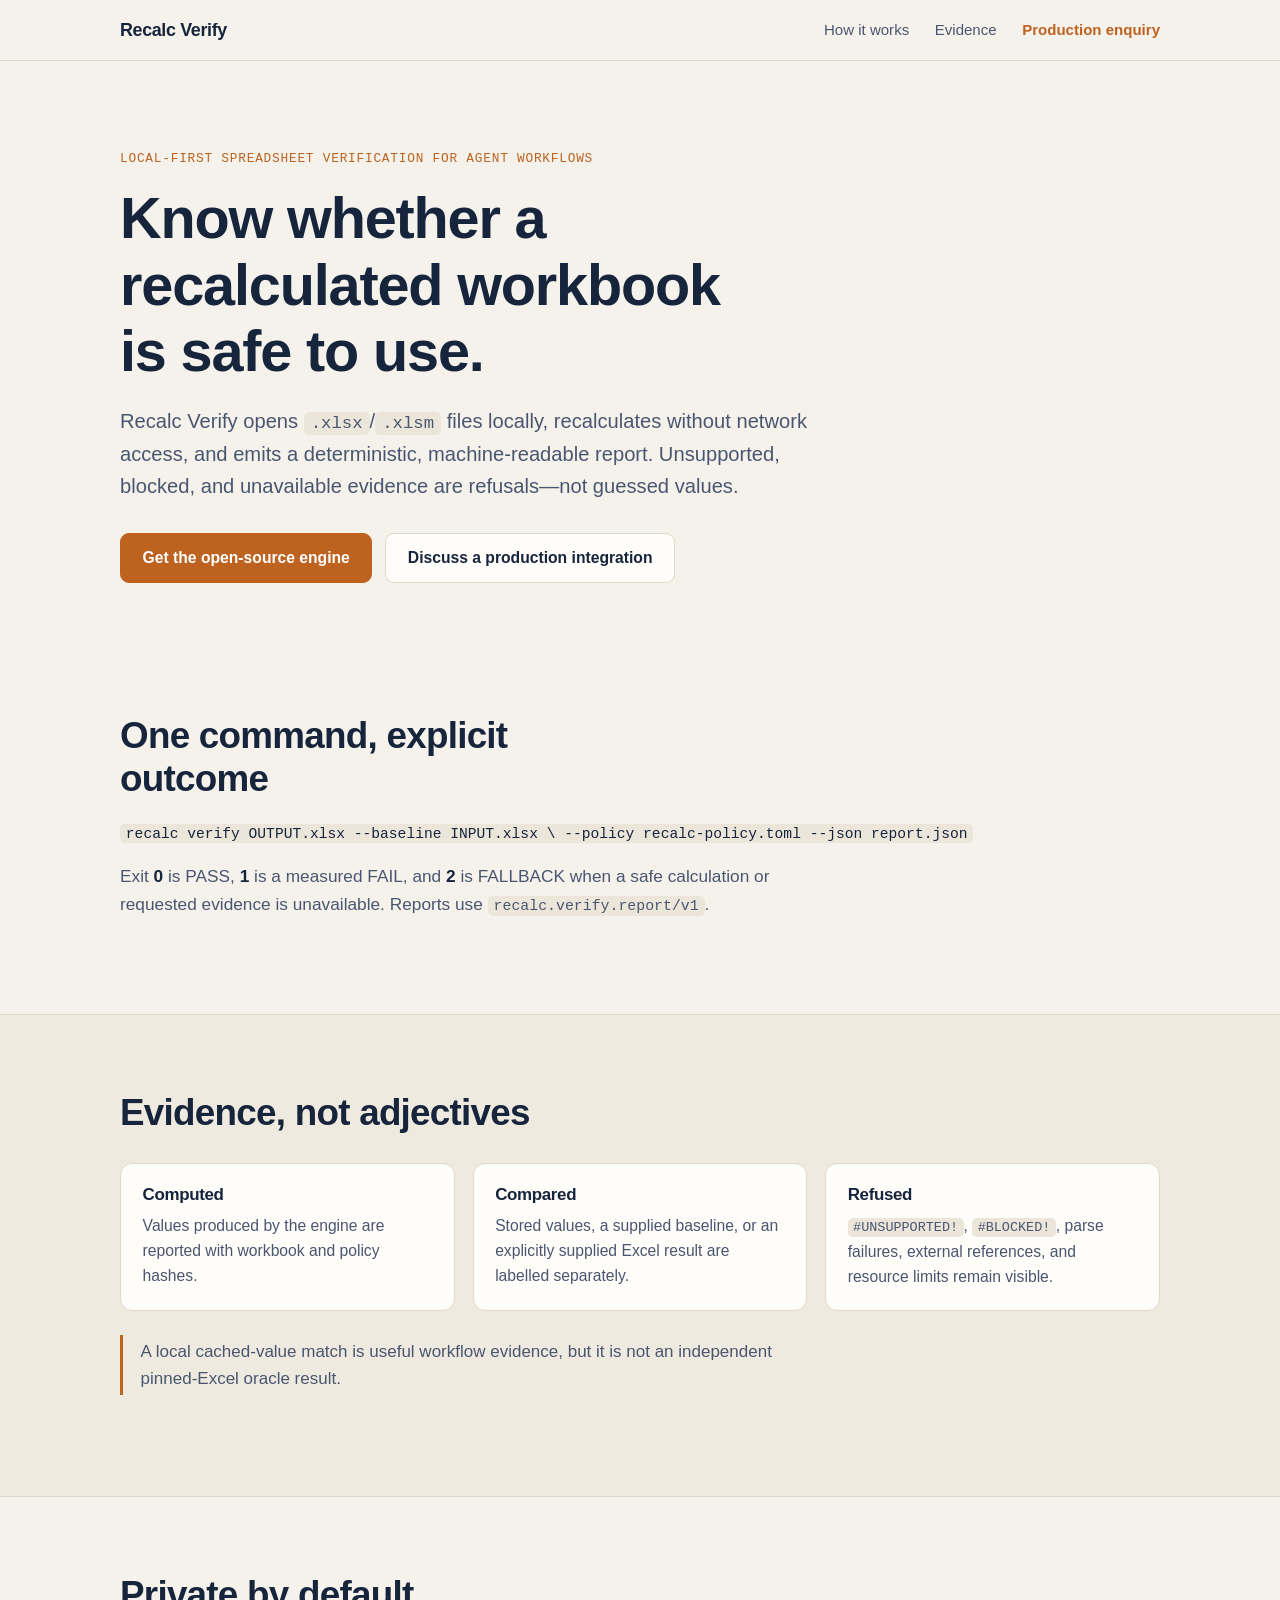
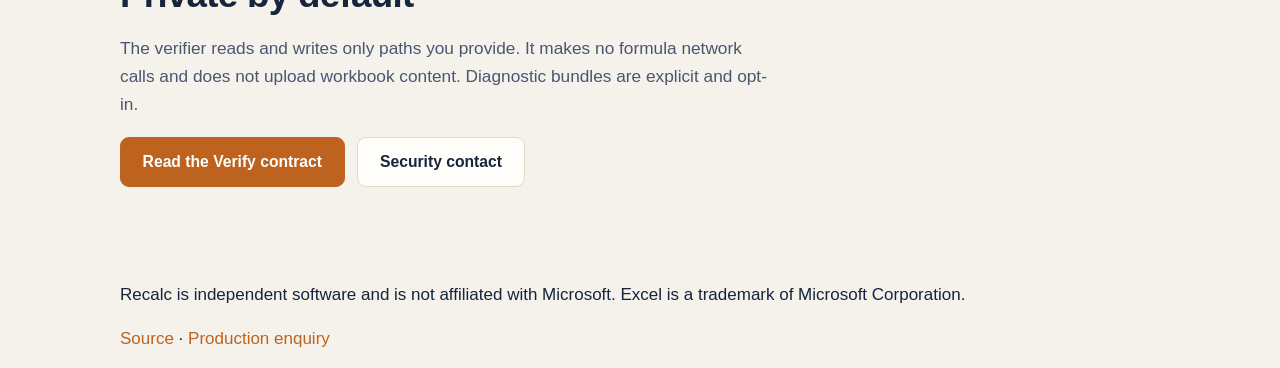
==== commit 8e467edd: "site: launch truthful local Verify landing surface" ====
--- a/index.html
+++ b/index.html
@@ -1,580 +1,12 @@
 <!doctype html>
-<html lang="en">
-<head>
-<meta charset="utf-8">
-<meta name="viewport" content="width=device-width, initial-scale=1">
-<title>Recalc — recalculate spreadsheets exactly as Excel would, without Excel</title>
-<meta name="description" content="Recalc is a headless, bug-for-bug Excel-compatible calculation engine in Rust. It computes every cell the way a pinned build of Excel does — or flags loudly, per cell, when it can't. Never a silent wrong number.">
-<link rel="stylesheet" href="styles.css">
-</head>
-<body>
-
-<header class="site">
-  <div class="container bar">
-    <a class="brand" href="#top">Recalc</a>
-    <nav class="nav">
-      <a class="nav-hide" href="#problem">Problem</a>
-      <a href="#fidelity">Fidelity</a>
-      <a class="nav-hide" href="#open-source">Open source</a>
-      <a class="nav-hide" href="https://sheetmark.elektraset.com">Sheetmark</a>
-      <a href="pricing.html">Pricing</a>
-      <a class="nav-cta" href="pricing.html">Work with us</a>
-    </nav>
-  </div>
-</header>
-
-<main id="top">
-
-  <!-- ==================== HERO ==================== -->
-  <section class="hero">
-    <div class="container">
-      <p class="eyebrow">Headless, bug-for-bug Excel-compatible calculation. In Rust.</p>
-      <h1>Recalculate spreadsheets <span class="hl">exactly as Excel would</span> — without Excel.</h1>
-      <p class="lede">
-        Recalc opens your <code>.xlsx</code>, rebuilds the formula dependency graph,
-        and computes every cell the way a pinned build of Excel does: same values,
-        same errors, same quirks. When it hits something it can't reproduce
-        faithfully, it says so — <em>loudly, per cell</em> — instead of handing you a
-        number that's quietly wrong. No Excel install. No Windows farm. No guessing.
-      </p>
-      <div class="cta-row">
-        <a class="btn primary" href="pricing.html">Replace your Excel farm</a>
-        <a class="btn" href="#open-source">Get the open-source engine</a>
-      </div>
-
-      <div class="grid-figure" role="img" aria-label="A grid of cells: most matched Excel exactly, a band declined loudly, one genuine disagreement.">
-        <svg viewBox="0 0 372 132" width="100%" aria-hidden="true">
-          <g class="cell matched">
-            <rect x="0"   y="0"  width="44" height="30" rx="4"/><rect x="46"  y="0"  width="44" height="30" rx="4"/>
-            <rect x="92"  y="0"  width="44" height="30" rx="4"/><rect x="138" y="0"  width="44" height="30" rx="4"/>
-            <rect x="184" y="0"  width="44" height="30" rx="4"/><rect x="230" y="0"  width="44" height="30" rx="4"/>
-            <rect x="276" y="0"  width="44" height="30" rx="4"/><rect x="322" y="0"  width="44" height="30" rx="4"/>
-            <rect x="0"   y="34" width="44" height="30" rx="4"/><rect x="46"  y="34" width="44" height="30" rx="4"/>
-            <rect x="92"  y="34" width="44" height="30" rx="4"/><rect x="138" y="34" width="44" height="30" rx="4"/>
-            <rect x="184" y="34" width="44" height="30" rx="4"/><rect x="230" y="34" width="44" height="30" rx="4"/>
-            <rect x="0"   y="68" width="44" height="30" rx="4"/><rect x="46"  y="68" width="44" height="30" rx="4"/>
-            <rect x="92"  y="68" width="44" height="30" rx="4"/><rect x="138" y="68" width="44" height="30" rx="4"/>
-          </g>
-          <g class="cell declined">
-            <rect x="276" y="34" width="44" height="30" rx="4"/><rect x="322" y="34" width="44" height="30" rx="4"/>
-            <rect x="184" y="68" width="44" height="30" rx="4"/><rect x="230" y="68" width="44" height="30" rx="4"/>
-            <rect x="276" y="68" width="44" height="30" rx="4"/>
-            <rect x="0"   y="102" width="44" height="30" rx="4"/><rect x="46" y="102" width="44" height="30" rx="4"/>
-          </g>
-          <g class="cell mismatch">
-            <rect x="322" y="68" width="44" height="30" rx="4"/>
-          </g>
-        </svg>
-        <ul class="grid-legend">
-          <li><span class="swatch matched"></span>Computed and matched</li>
-          <li><span class="swatch declined"></span>Declined loudly</li>
-          <li><span class="swatch mismatch"></span>Genuine disagreement</li>
-        </ul>
-      </div>
-    </div>
-  </section>
-
-  <!-- ==================== THE PROBLEM ==================== -->
-  <section class="section band" id="problem">
-    <div class="container">
-      <h2>Two bad options for Excel's answer at scale</h2>
-      <p class="section-lede">
-        Spreadsheets run finance. Models get priced, trades get checked, disclosures
-        get tied out, and customer workbooks get ingested — all in <code>.xlsx</code>,
-        all expected to compute exactly the way Excel computes them. When you need
-        those numbers on a server, at volume, without a human clicking around a
-        workbook, you pick your poison.
-      </p>
-      <div class="options">
-        <div class="option">
-          <span class="verdict">Trusted, unscalable</span>
-          <h3>Run real Excel on Windows</h3>
-          <p>
-            A farm of licensed Excel instances driven by automation, babysat by an ops
-            team. Slow, expensive, fragile; it doesn't fit in a container or a CI
-            pipeline, and it's a licensing and reliability headache nobody wants to own.
-            But it's the only thing you trust, because it <em>is</em> Excel.
-          </p>
-        </div>
-        <div class="option">
-          <span class="verdict">Fast, quietly wrong</span>
-          <h3>Use an open-source calc library</h3>
-          <p>
-            Fast, embeddable, free — and quietly wrong. These engines reimplement a
-            slice of Excel's behavior and diverge in the corners: a date rolls one day
-            off, an error type is swapped, a lookup returns <code>0</code> where Excel
-            returns <code>#N/A</code>. Worst of all, they don't tell you when they've
-            diverged. You find out downstream, when the number is already in a report.
-          </p>
-        </div>
-      </div>
-      <p class="aside">
-        There's never been a third option: something that computes like Excel
-        <em>and</em> tells you plainly about the moments it can't.
-      </p>
-    </div>
-  </section>
-
-  <!-- ==================== THE TRUST PROPERTY ==================== -->
-  <section class="section" id="trust">
-    <div class="container">
-      <h2>Exactly Excel — or loudly flagged. Never a silent wrong answer.</h2>
-      <p class="section-lede">
-        Recalc makes one promise, and it's the one that matters: <strong>every cell is
-        either Excel's result to the documented tolerance, or it is explicitly flagged
-        as unsupported.</strong> When Recalc hits a function or a feature it can't
-        reproduce faithfully, it returns a distinguishable <code>#UNSUPPORTED!</code>
-        for that cell and records it in a workbook-level fidelity report. Guessing a
-        plausible value is forbidden by design — nothing is approximated behind your
-        back.
-      </p>
-
-      <p class="pullquote">
-        A 99.99% engine that silently lies on the other 0.01% is <strong>worse</strong>
-        than a 98% engine that tells you precisely which cells it couldn't do. If you
-        have to defend a number — to an auditor, a regulator, a risk committee, or a
-        customer — reliability isn't "usually right." Reliability is knowing exactly
-        when not to trust it.
-      </p>
-
-      <p class="section-lede">
-        A wrong number you can see is a footnote. A wrong number you can't see is a
-        liability. Recalc is built so you never ship the second kind.
-      </p>
-
-      <div class="pillars">
-        <div class="pillar">
-          <h3>A measured number, not an adjective</h3>
-          <p>
-            "Excel-faithful" means measured agreement with Excel's own computed results
-            on a public corpus. Text, logical, and error values match exactly;
-            floating-point results match to a documented, published tolerance. We show
-            you the number and the method.
-          </p>
-        </div>
-        <div class="pillar">
-          <h3>Distinguishable failures, per cell</h3>
-          <p>
-            Unsupported cells are typed and reportable, not silently coerced. You can
-            gate a pipeline on them, alert on them, or reconcile them by hand — because
-            you know exactly which cells they are.
-          </p>
-        </div>
-        <div class="pillar">
-          <h3>A tolerance you can read</h3>
-          <p>
-            Where floating-point results can differ, the allowed difference is written
-            down, with the rationale. Nothing is fuzzy that we didn't decide, on
-            purpose, to make fuzzy.
-          </p>
-        </div>
-      </div>
-    </div>
-  </section>
-
-  <!-- ==================== FIDELITY / SHEETMARK ==================== -->
-  <section class="section band" id="fidelity">
-    <div class="container">
-      <h2>How faithfully it reproduces Excel — measured, decomposed</h2>
-      <p class="provenance">
-        Recalc, v3 result set · engine build <code>bbb6984</code> · FUSE
-        <code>.xlsx</code>/<code>.xlsm</code> cut, 3,640 workbooks, 5,667,851 formula
-        cells with an oracle value · scored 2026-07-19
-      </p>
-      <p class="section-lede">
-        Everyone claims to be "Excel-compatible." Nobody publishes what that means. So
-        we built <strong>Sheetmark</strong> — an open benchmark that runs a public
-        corpus of real workbooks through a calculation engine and scores every cell
-        against Excel's own computed results. A single percentage hides the story, so
-        the whole funnel comes first — every oracle cell in exactly one bucket — then
-        the two figures derived from it.
-      </p>
-
-      <div class="funnel" role="img" aria-label="Funnel: 78.89% computed and matched, 20.02% declined loudly, 1.09% genuine disagreement.">
-        <div class="funnel-bar">
-          <span class="seg matched" style="width:78.89%"><span class="seg-label">78.89%</span></span>
-          <span class="seg declined" style="width:20.02%"><span class="seg-label">20.02%</span></span>
-          <span class="seg mismatch" style="width:1.09%"></span>
-        </div>
-      </div>
-
-      <div class="buckets">
-        <div class="bucket matched">
-          <p class="bucket-tag">Computed and matched</p>
-          <p class="bucket-num">4,471,255</p>
-          <p class="bucket-sub">cells · 78.89% of corpus</p>
-          <p class="bucket-note">Matched Excel's stored result at the 15-significant-figure tolerance.</p>
-        </div>
-        <div class="bucket declined">
-          <p class="bucket-tag">Declined loudly</p>
-          <p class="bucket-num">1,134,795</p>
-          <p class="bucket-sub">cells · 20.02% of corpus</p>
-          <p class="bucket-note"><code>#UNSUPPORTED!</code>, per cell, never guessed.</p>
-        </div>
-        <div class="bucket mismatch">
-          <p class="bucket-tag">Genuine disagreement</p>
-          <p class="bucket-num">61,801</p>
-          <p class="bucket-sub">cells · 1.09% of corpus</p>
-          <p class="bucket-note">The only bucket that counts as a fidelity failure.</p>
-        </div>
-      </div>
-
-      <div class="table-scroll">
-        <table class="data metrics">
-          <thead>
-            <tr><th scope="col">Metric</th><th scope="col">15-sig headline</th><th scope="col">Bit-exact floor</th></tr>
-          </thead>
-          <tbody>
-            <tr>
-              <th scope="row">Engine fidelity <span class="th-sub">lenient — of the cells it attempted</span></th>
-              <td class="big">98.637%</td><td>97.497%</td>
-            </tr>
-            <tr>
-              <th scope="row">Coverage-inclusive <span class="th-sub">strict — over every oracle cell</span></th>
-              <td class="big">78.888%</td><td>77.977%</td>
-            </tr>
-            <tr>
-              <th scope="row">Genuine disagreements <span class="th-sub">mismatch cells</span></th>
-              <td>61,801</td><td>113,458</td>
-            </tr>
-          </tbody>
-        </table>
-      </div>
-
-      <ul class="notes">
-        <li><strong>Engine fidelity</strong> is the engine-quality signal: of the
-          4,533,056 cells Recalc attempted — 79.98% of the corpus's oracle cells — how
-          many matched Excel. Every other cell is declined loudly, per cell, never
-          guessed.</li>
-        <li><strong>Coverage-inclusive</strong> counts every declined cell as a miss,
-          so it is bounded by how much of the corpus falls inside the engine's declared
-          scope — not by whether the math was right.</li>
-      </ul>
-
-      <p class="aside">
-        Neither number implies 100%, and 100% is not the target: agreement with Excel's
-        own computed results at a <em>documented</em> tolerance is stricter than Excel
-        meets itself — Excel does not reproduce its own results bit-for-bit across
-        versions and platforms — and a meaningful share of the residual is Excel
-        disagreeing with its own stored values, not Recalc getting the math wrong.
-      </p>
-
-      <h3 style="margin-top:2.6rem;font-size:1.2rem;">What the declined 20% actually is</h3>
-      <p class="section-lede">
-        Count every declined cell as a miss and the fear evaporates once you see the
-        measured by-cause split. It is dominated by corpus composition, not engine
-        correctness.
-      </p>
-      <div class="table-scroll">
-        <table class="data decline">
-          <thead>
-            <tr><th scope="col">Cause of decline</th><th scope="col">Share of declined</th><th scope="col">Cells</th></tr>
-          </thead>
-          <tbody>
-            <tr>
-              <th scope="row">External-workbook links <span class="th-sub">references to other workbooks the corpus doesn't ship</span></th>
-              <td>86.90%</td><td>986,069</td>
-            </tr>
-            <tr>
-              <th scope="row">Other reference-form constructs <span class="th-sub">structured references, construct refusals, post-expansion runtime refusals, parse errors</span></th>
-              <td>12.09%</td><td>137,185</td>
-            </tr>
-            <tr>
-              <th scope="row">Unimplemented functions <span class="th-sub">led by <code>TTEST</code>, <code>MMULT</code>, <code>COUNTBLANK</code>, <code>ATAN2</code>, <code>CHAR</code></span></th>
-              <td>0.58%</td><td>6,616</td>
-            </tr>
-            <tr>
-              <th scope="row">Volatile / UDF / blocked-I/O / array residual</th>
-              <td>0.43%</td><td>4,925</td>
-            </tr>
-          </tbody>
-        </table>
-      </div>
-      <p class="aside">
-        The single largest class — <em>86.90%</em> — is cells that reference other
-        workbooks the corpus doesn't ship. Recalc returns <code>#UNSUPPORTED!</code>
-        there correctly: no network and no filesystem from a formula is a hard engine
-        rule. That dominant class is not the engine getting a calculation wrong — it's
-        the engine declining for lack of inputs, and telling you cell by cell.
-      </p>
-
-      <p class="section-lede">
-        Sheetmark scores every engine the same way — same corpus, same oracle, same
-        tolerance, same loud-versus-silent-failure axis. No engine's number, including
-        Recalc's own, is ever quoted from memory or a vendor's claim.
-      </p>
-      <div class="cta-row">
-        <a class="btn primary" href="https://sheetmark.elektraset.com">See the Sheetmark methodology</a>
-        <a class="btn" href="https://sheetmark.elektraset.com/#leaderboard">Compare engines</a>
-      </div>
-    </div>
-  </section>
-
-  <!-- ==================== HOW IT WORKS ==================== -->
-  <section class="section" id="how">
-    <div class="container">
-      <h2>Open. Graph. Recalculate. Report.</h2>
-      <div class="steps">
-        <div class="step">
-          <h3><span class="step-n">01</span> Open the workbook</h3>
-          <p>
-            Recalc parses the <code>.xlsx</code> / <code>.xlsm</code> container directly
-            — shared strings, defined names, tables, number formats, the 1900/1904 date
-            system, calc settings — with hardened limits against malformed and zip-bomb
-            inputs. No Excel, no COM, no rendering.
-          </p>
-        </div>
-        <div class="step">
-          <h3><span class="step-n">02</span> Rebuild the graph</h3>
-          <p>
-            It parses every formula — A1 and R1C1, 3-D refs, structured references,
-            array literals, <code>LET</code>/<code>LAMBDA</code> — and builds the
-            precedent/dependent graph, with cycle detection and iterative-calc support,
-            tracking volatile functions the way Excel does.
-          </p>
-        </div>
-        <div class="step">
-          <h3><span class="step-n">03</span> Recalculate</h3>
-          <p>
-            It evaluates in dependency order and reproduces Excel's actual behavior —
-            the same values, the same error types, the same edge-case quirks — to a
-            documented tolerance, using the same coercion rules Excel applies. Anything
-            it can't reproduce faithfully becomes a distinguishable
-            <code>#UNSUPPORTED!</code>, never a guess.
-          </p>
-        </div>
-        <div class="step">
-          <h3><span class="step-n">04</span> Report</h3>
-          <p>
-            You get the computed workbook back plus a fidelity report: what matched,
-            what was declined, and why — the artifact you hand to whoever has to trust
-            the number.
-          </p>
-        </div>
-      </div>
-      <p class="aside">
-        Recalc is a calculation engine, on purpose. It doesn't render, lay out, or draw
-        charts; it doesn't <em>execute</em> VBA (it reads macros only to trace
-        dependencies); and v1 writes computed values back into the original file
-        without rewriting everything else. It does one hard thing and tells the truth
-        about it.
-      </p>
-    </div>
-  </section>
-
-  <!-- ==================== OPEN SOURCE ==================== -->
-  <section class="section band" id="open-source">
-    <div class="container">
-      <h2>The engine is open source. Own it, run it anywhere.</h2>
-      <p class="section-lede">
-        Recalc's calculation core is a free, Apache-2.0 library — the same engine that
-        scores on Sheetmark, with no crippled "community edition" and no accuracy held
-        back for the paid tier. It's a headless Rust engine with thin, versioned
-        bindings, so you can embed Excel-faithful recalculation directly in your stack.
-      </p>
-
-      <div class="install">
-<pre><span class="prompt">$</span> pip install recalc-engine       <span class="comment"># Python</span>
-<span class="prompt">$</span> npm install recalc-engine       <span class="comment"># Node</span>
-<span class="prompt">$</span> cargo add recalc-engine         <span class="comment"># Rust</span>
-<span class="prompt">$</span> npm install recalc-engine-wasm  <span class="comment"># WASM — browser / edge</span></pre>
-      </div>
-
-      <div class="bindings">
-        <div class="binding">
-          <h3>Rust</h3>
-          <p>The native crate — the engine itself, no bridge overhead.</p>
-          <span class="cmd">cargo add recalc-engine</span>
-        </div>
-        <div class="binding">
-          <h3>Python</h3>
-          <p>For the data and quant workflow. Install the wheel; import <code>recalc</code>.</p>
-          <span class="cmd">pip install recalc-engine</span>
-        </div>
-        <div class="binding">
-          <h3>Node</h3>
-          <p>For the server that ingests user spreadsheets.</p>
-          <span class="cmd">npm install recalc-engine</span>
-        </div>
-        <div class="binding">
-          <h3>WASM</h3>
-          <p>Single-threaded, no network, no threads — run it in the browser or at the edge, sandboxed.</p>
-          <span class="cmd">npm install recalc-engine-wasm</span>
-        </div>
-      </div>
-
-      <p class="section-lede" style="margin-top:1.8rem;">
-        The core runs on a <strong>minimal, individually-approved and
-        exactly-pinned</strong> dependency set and takes <strong>no network or
-        filesystem access from a formula</strong> — <code>WEBSERVICE</code>,
-        <code>RTD</code>, and <code>STOCKHISTORY</code> are blocked by default,
-        <code>RAND</code> is seedable, and the clock is injectable, so a recalculation
-        is deterministic and reproducible by construction.
-      </p>
-
-      <div class="cta-row">
-        <a class="btn primary" href="https://github.com/recalc-engine/recalc-engine">Get started on GitHub</a>
-        <a class="btn" href="https://github.com/recalc-engine/recalc-engine#readme">Read the docs</a>
-      </div>
-    </div>
-  </section>
-
-  <!-- ==================== PAID PRODUCT ==================== -->
-  <section class="section" id="product">
-    <div class="container">
-      <h2>Retire your Windows-Excel farm. Keep the audit trail.</h2>
-      <p class="section-lede">
-        <strong>xl-server</strong> is the batch engine for teams that compute or verify
-        spreadsheets at scale — the proprietary product built on the open core. It's
-        the replacement for that rack of licensed Excel instances you've been
-        maintaining just to get trustworthy numbers out of a pipeline.
-      </p>
-      <div class="cards">
-        <div class="card">
-          <h3>Batch API</h3>
-          <p>
-            Submit a workbook, get computed values back. It runs in a container, in your
-            CI, behind your firewall — no Windows, no Excel licenses, no GUI automation
-            to babysit. Workbooks are cached by content hash, so re-runs are cheap and
-            identical.
-          </p>
-        </div>
-        <div class="card">
-          <h3>Deterministic</h3>
-          <p>
-            Cross-platform float identity is a designed feature, not a hope: the engine
-            computes through a fixed reduction order, so the same workbook in gives the
-            same bytes out — what you need for a verification farm where a result has to
-            be defensible, not just fast.
-          </p>
-        </div>
-        <div class="card">
-          <h3>Fidelity certificate</h3>
-          <p>
-            A per-workbook report stating which cells matched Excel's own results
-            exactly, which were declined and why, against which oracle and which
-            documented tolerance. The artifact you hand to model-risk, EUC governance,
-            internal audit, or an external reviewer — evidence, not assurances.
-          </p>
-        </div>
-      </div>
-      <p class="section-lede" style="margin-top:1.8rem;">
-        Built for fintech and quant desks pricing and checking models; asset managers
-        and their risk teams; audit and accounting firms tying out client workbooks;
-        model-risk and EUC-governance functions at banks and insurers; and SaaS
-        platforms that ingest customer <code>.xlsx</code> server-side and need
-        Excel-correct results without shipping Excel.
-      </p>
-      <div class="cta-row">
-        <a class="btn primary" href="pricing.html">Work with us</a>
-        <a class="btn" href="pricing.html#onprem">Talk to us about on-prem</a>
-      </div>
-    </div>
-  </section>
-
-  <!-- ==================== FAQ ==================== -->
-  <section class="section band" id="faq">
-    <div class="container">
-      <h2>Questions</h2>
-      <div class="faq">
-        <details>
-          <summary>How accurate is it, really?</summary>
-          <p>
-            On the cells it computes, Recalc matched Excel's stored results on
-            <strong>98.637% of the 4,533,056 cells it attempted</strong> — 79.98% of a
-            5,667,851-cell public corpus — at a documented 15-significant-figure
-            tolerance; <strong>97.497% bit-exact</strong> with no tolerance at all.
-            Genuine disagreements: <strong>61,801 cells, 1.09% of the whole
-            corpus</strong>, and a meaningful share of even those is Excel disagreeing
-            with its own stored values, not Recalc's math. Every cell it can't compute
-            faithfully — 20.02% of this corpus, 86.90% of it referencing other workbooks
-            we weren't given — is declined loudly rather than guessed, so you always know
-            exactly which cells to trust. Full method, funnel, and per-function
-            breakdown: <a href="https://sheetmark.elektraset.com">Sheetmark</a>.
-          </p>
-        </details>
-        <details>
-          <summary>Why is the "coverage-inclusive" number lower than the engine number?</summary>
-          <p>
-            Because it counts every declined cell as a miss — and 86.90% of those
-            declines reference other workbooks we weren't given (external links). Recalc
-            correctly refuses to fabricate those: no network, no filesystem from a
-            formula. That's a refusal over missing inputs, not a calculation error. The
-            engine number is quality; the coverage-inclusive number is quality ×
-            coverage, bounded by what the corpus asks of the engine's declared scope.
-          </p>
-        </details>
-        <details>
-          <summary>Will it ever give me a wrong number without telling me?</summary>
-          <p>
-            That's the one thing the design forbids. Every cell is either exactly
-            Excel's result to the documented tolerance, or a distinguishable
-            <code>#UNSUPPORTED!</code> in the fidelity report. Guessing a plausible value
-            is not allowed anywhere in the engine.
-          </p>
-        </details>
-        <details>
-          <summary>Is this legal? Did you reverse-engineer Excel or copy code?</summary>
-          <p>
-            No copied code. Recalc is a clean-room implementation: behavior is observed
-            by running a pinned Excel build as an oracle and matching its outputs, never
-            by reading a competing spreadsheet's source.
-          </p>
-        </details>
-        <details>
-          <summary>Do I need Excel or Windows to run it?</summary>
-          <p>
-            No. Recalc is headless and self-contained — no Excel install, no Windows, no
-            GUI automation. That's the point.
-          </p>
-        </details>
-        <details>
-          <summary>What's open source vs. paid?</summary>
-          <p>
-            The calculation engine and its bindings (Python / Node / WASM / Rust) are
-            free and Apache-2.0. xl-server — the hosted or on-prem batch API, the
-            content-hash cache, and the fidelity certificate — is the commercial product.
-          </p>
-        </details>
-      </div>
-    </div>
-  </section>
-
-  <!-- ==================== FINAL CTA ==================== -->
-  <section class="section final-cta" id="close">
-    <div class="container">
-      <h2>Stop shipping numbers you can't defend.</h2>
-      <p class="section-lede">
-        If your business runs on spreadsheet math, you shouldn't have to choose between
-        a Windows-Excel farm you can't scale and an open-source library you can't trust.
-        Recalc is the third option: Excel's answer, exactly — or a plain flag when it
-        can't be. Nothing silently wrong.
-      </p>
-      <div class="cta-row">
-        <a class="btn primary" href="pricing.html">Work with us</a>
-        <a class="btn" href="#open-source">Get the open-source engine</a>
-      </div>
-    </div>
-  </section>
-
-</main>
-
-<footer class="site-foot">
-  <div class="container">
-    <p class="trademark">
-      Microsoft and Excel are trademarks of the Microsoft group of companies. Recalc
-      and Sheetmark are independent projects, not affiliated with, sponsored by, or
-      endorsed by Microsoft. References to Excel are nominative — they identify the
-      product whose behavior Sheetmark measures compatibility against.
-    </p>
-    <p class="foot-meta">
-      The Recalc engine and its bindings are open source under Apache-2.0. ·
-      <a href="https://github.com/recalc-engine/recalc-engine">GitHub</a> ·
-      <a href="https://sheetmark.elektraset.com">Sheetmark</a> ·
-      <a href="pricing.html">Work with us</a>
-    </p>
-  </div>
-</footer>
-
-</body>
-</html>
+<html lang="en"><head><meta charset="utf-8"><meta name="viewport" content="width=device-width, initial-scale=1">
+<title>Recalc Verify — local spreadsheet verification</title>
+<meta name="description" content="Local-first spreadsheet verification with explicit evidence labels.">
+<link rel="stylesheet" href="styles.css"></head><body>
+<header class="site"><div class="container bar"><a class="brand" href="#top">Recalc Verify</a><nav class="nav"><a href="#how">How it works</a><a href="#evidence">Evidence</a><a class="nav-cta" href="mailto:info@recalc.tech?subject=Recalc%20Verify">Production enquiry</a></nav></div></header>
+<main id="top"><section class="hero"><div class="container"><p class="eyebrow">Local-first spreadsheet verification for agent workflows</p><h1>Know whether a recalculated workbook is safe to use.</h1><p class="lede">Recalc Verify opens <code>.xlsx</code>/<code>.xlsm</code> files locally, recalculates without network access, and emits a deterministic, machine-readable report. Unsupported, blocked, and unavailable evidence are refusals—not guessed values.</p><div class="cta-row"><a class="btn primary" href="https://github.com/recalc-engine/recalc-engine">Get the open-source engine</a><a class="btn" href="mailto:info@recalc.tech?subject=Recalc%20Verify%20production">Discuss a production integration</a></div></div></section>
+<section class="section" id="how"><div class="container"><h2>One command, explicit outcome</h2><pre><code>recalc verify OUTPUT.xlsx --baseline INPUT.xlsx \
+  --policy recalc-policy.toml --json report.json</code></pre><p class="section-lede">Exit <strong>0</strong> is PASS, <strong>1</strong> is a measured FAIL, and <strong>2</strong> is FALLBACK when a safe calculation or requested evidence is unavailable. Reports use <code>recalc.verify.report/v1</code>.</p></div></section>
+<section class="section band" id="evidence"><div class="container"><h2>Evidence, not adjectives</h2><div class="pillars"><div class="pillar"><h3>Computed</h3><p>Values produced by the engine are reported with workbook and policy hashes.</p></div><div class="pillar"><h3>Compared</h3><p>Stored values, a supplied baseline, or an explicitly supplied Excel result are labelled separately.</p></div><div class="pillar"><h3>Refused</h3><p><code>#UNSUPPORTED!</code>, <code>#BLOCKED!</code>, parse failures, external references, and resource limits remain visible.</p></div></div><p class="aside">A local cached-value match is useful workflow evidence, but it is not an independent pinned-Excel oracle result.</p></div></section>
+<section class="section"><div class="container"><h2>Private by default</h2><p class="section-lede">The verifier reads and writes only paths you provide. It makes no formula network calls and does not upload workbook content. Diagnostic bundles are explicit and opt-in.</p><div class="cta-row"><a class="btn primary" href="https://github.com/recalc-engine/recalc-engine/blob/main/docs/specs/recalc-verify-v1.md">Read the Verify contract</a><a class="btn" href="mailto:security@recalc.tech?subject=Recalc%20security">Security contact</a></div></div></section></main>
+<footer class="footer"><div class="container"><p>Recalc is independent software and is not affiliated with Microsoft. Excel is a trademark of Microsoft Corporation.</p><p><a href="https://github.com/recalc-engine/recalc-engine">Source</a> · <a href="mailto:info@recalc.tech?subject=Recalc%20Verify">Production enquiry</a></p></div></footer></body></html>
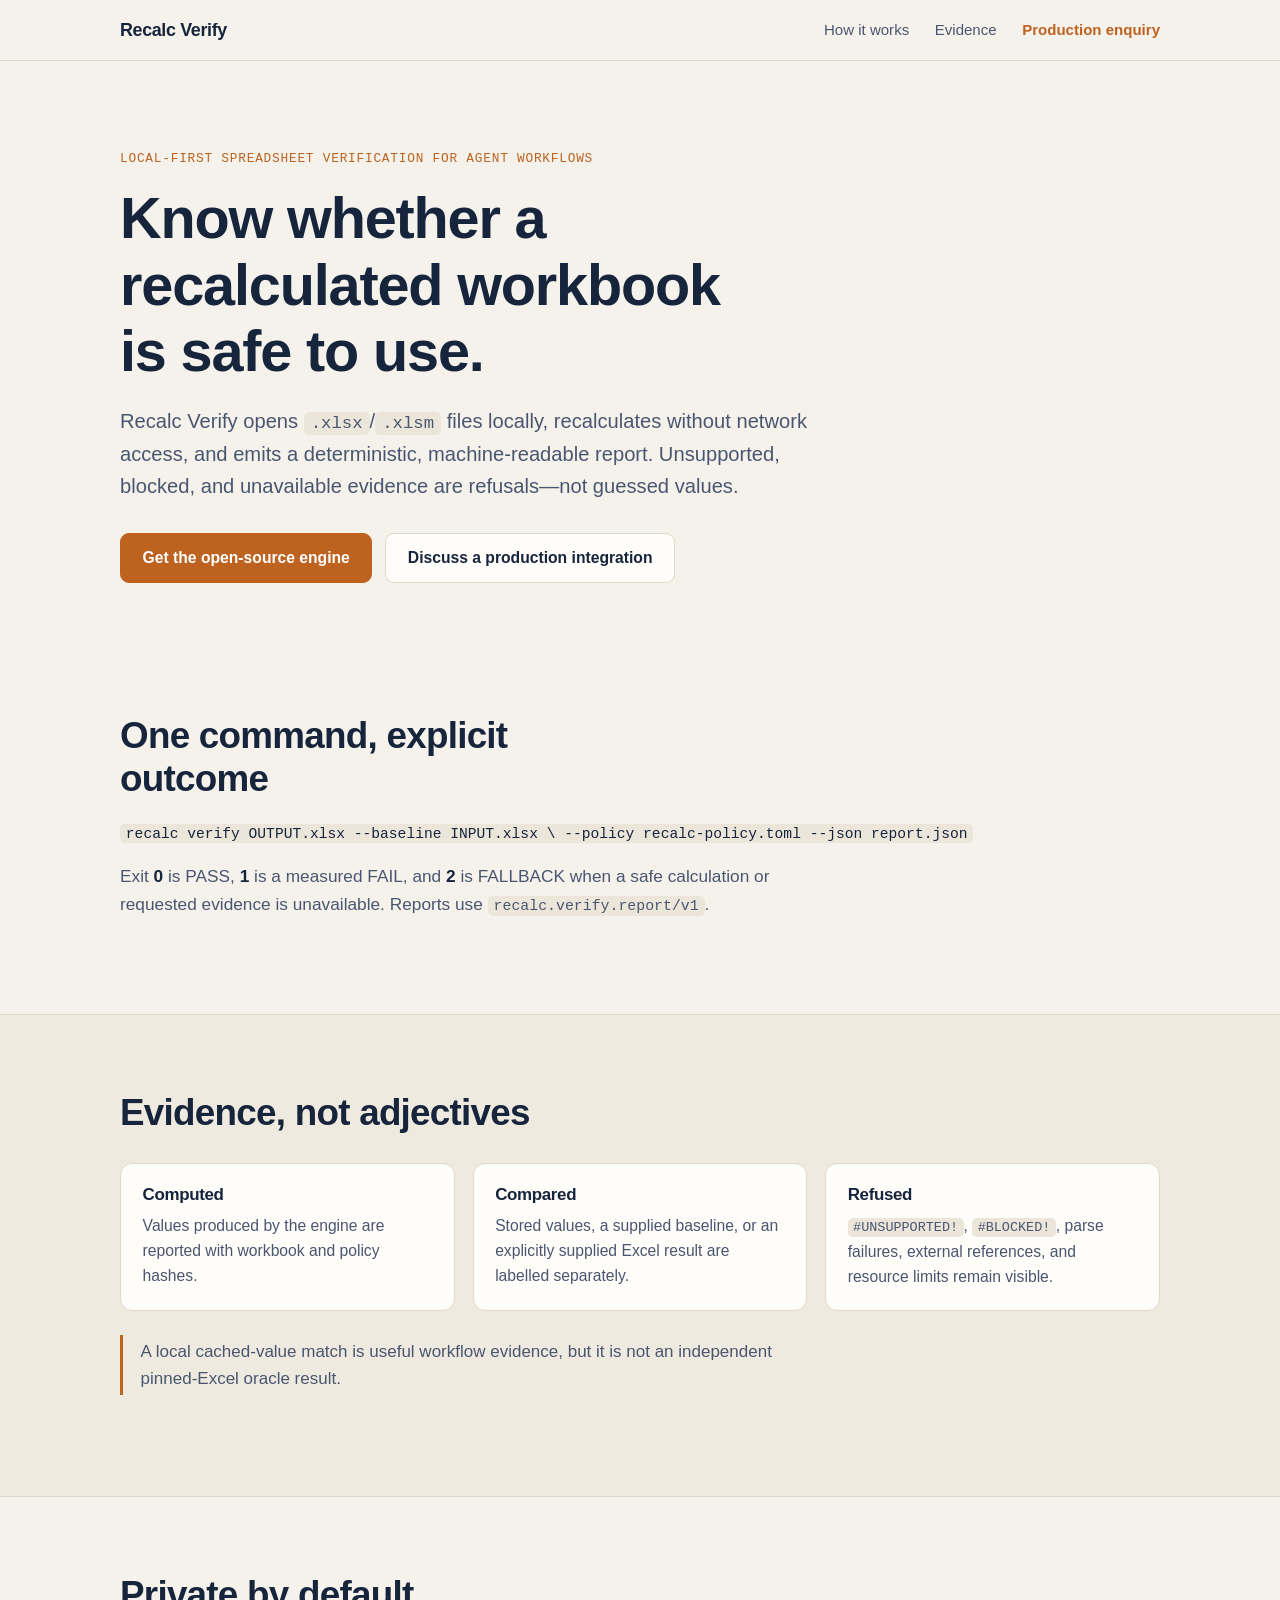
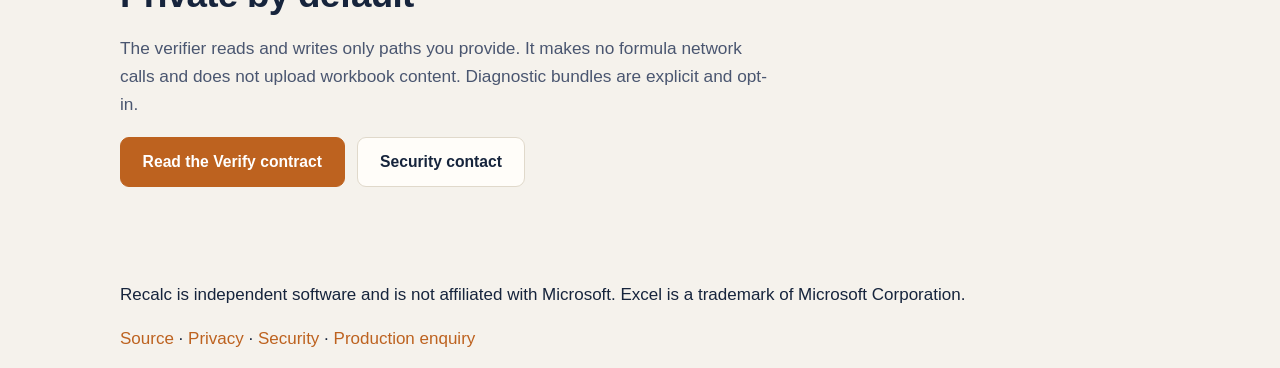
==== commit c9a0e360: "site: add privacy and security contact pages" ====
--- a/index.html
+++ b/index.html
@@ -9,4 +9,4 @@
   --policy recalc-policy.toml --json report.json</code></pre><p class="section-lede">Exit <strong>0</strong> is PASS, <strong>1</strong> is a measured FAIL, and <strong>2</strong> is FALLBACK when a safe calculation or requested evidence is unavailable. Reports use <code>recalc.verify.report/v1</code>.</p></div></section>
 <section class="section band" id="evidence"><div class="container"><h2>Evidence, not adjectives</h2><div class="pillars"><div class="pillar"><h3>Computed</h3><p>Values produced by the engine are reported with workbook and policy hashes.</p></div><div class="pillar"><h3>Compared</h3><p>Stored values, a supplied baseline, or an explicitly supplied Excel result are labelled separately.</p></div><div class="pillar"><h3>Refused</h3><p><code>#UNSUPPORTED!</code>, <code>#BLOCKED!</code>, parse failures, external references, and resource limits remain visible.</p></div></div><p class="aside">A local cached-value match is useful workflow evidence, but it is not an independent pinned-Excel oracle result.</p></div></section>
 <section class="section"><div class="container"><h2>Private by default</h2><p class="section-lede">The verifier reads and writes only paths you provide. It makes no formula network calls and does not upload workbook content. Diagnostic bundles are explicit and opt-in.</p><div class="cta-row"><a class="btn primary" href="https://github.com/recalc-engine/recalc-engine/blob/main/docs/specs/recalc-verify-v1.md">Read the Verify contract</a><a class="btn" href="mailto:security@recalc.tech?subject=Recalc%20security">Security contact</a></div></div></section></main>
-<footer class="footer"><div class="container"><p>Recalc is independent software and is not affiliated with Microsoft. Excel is a trademark of Microsoft Corporation.</p><p><a href="https://github.com/recalc-engine/recalc-engine">Source</a> · <a href="mailto:info@recalc.tech?subject=Recalc%20Verify">Production enquiry</a></p></div></footer></body></html>
+<footer class="footer"><div class="container"><p>Recalc is independent software and is not affiliated with Microsoft. Excel is a trademark of Microsoft Corporation.</p><p><a href="https://github.com/recalc-engine/recalc-engine">Source</a> · <a href="privacy.html">Privacy</a> · <a href="security.html">Security</a> · <a href="mailto:info@recalc.tech?subject=Recalc%20Verify">Production enquiry</a></p></div></footer></body></html>
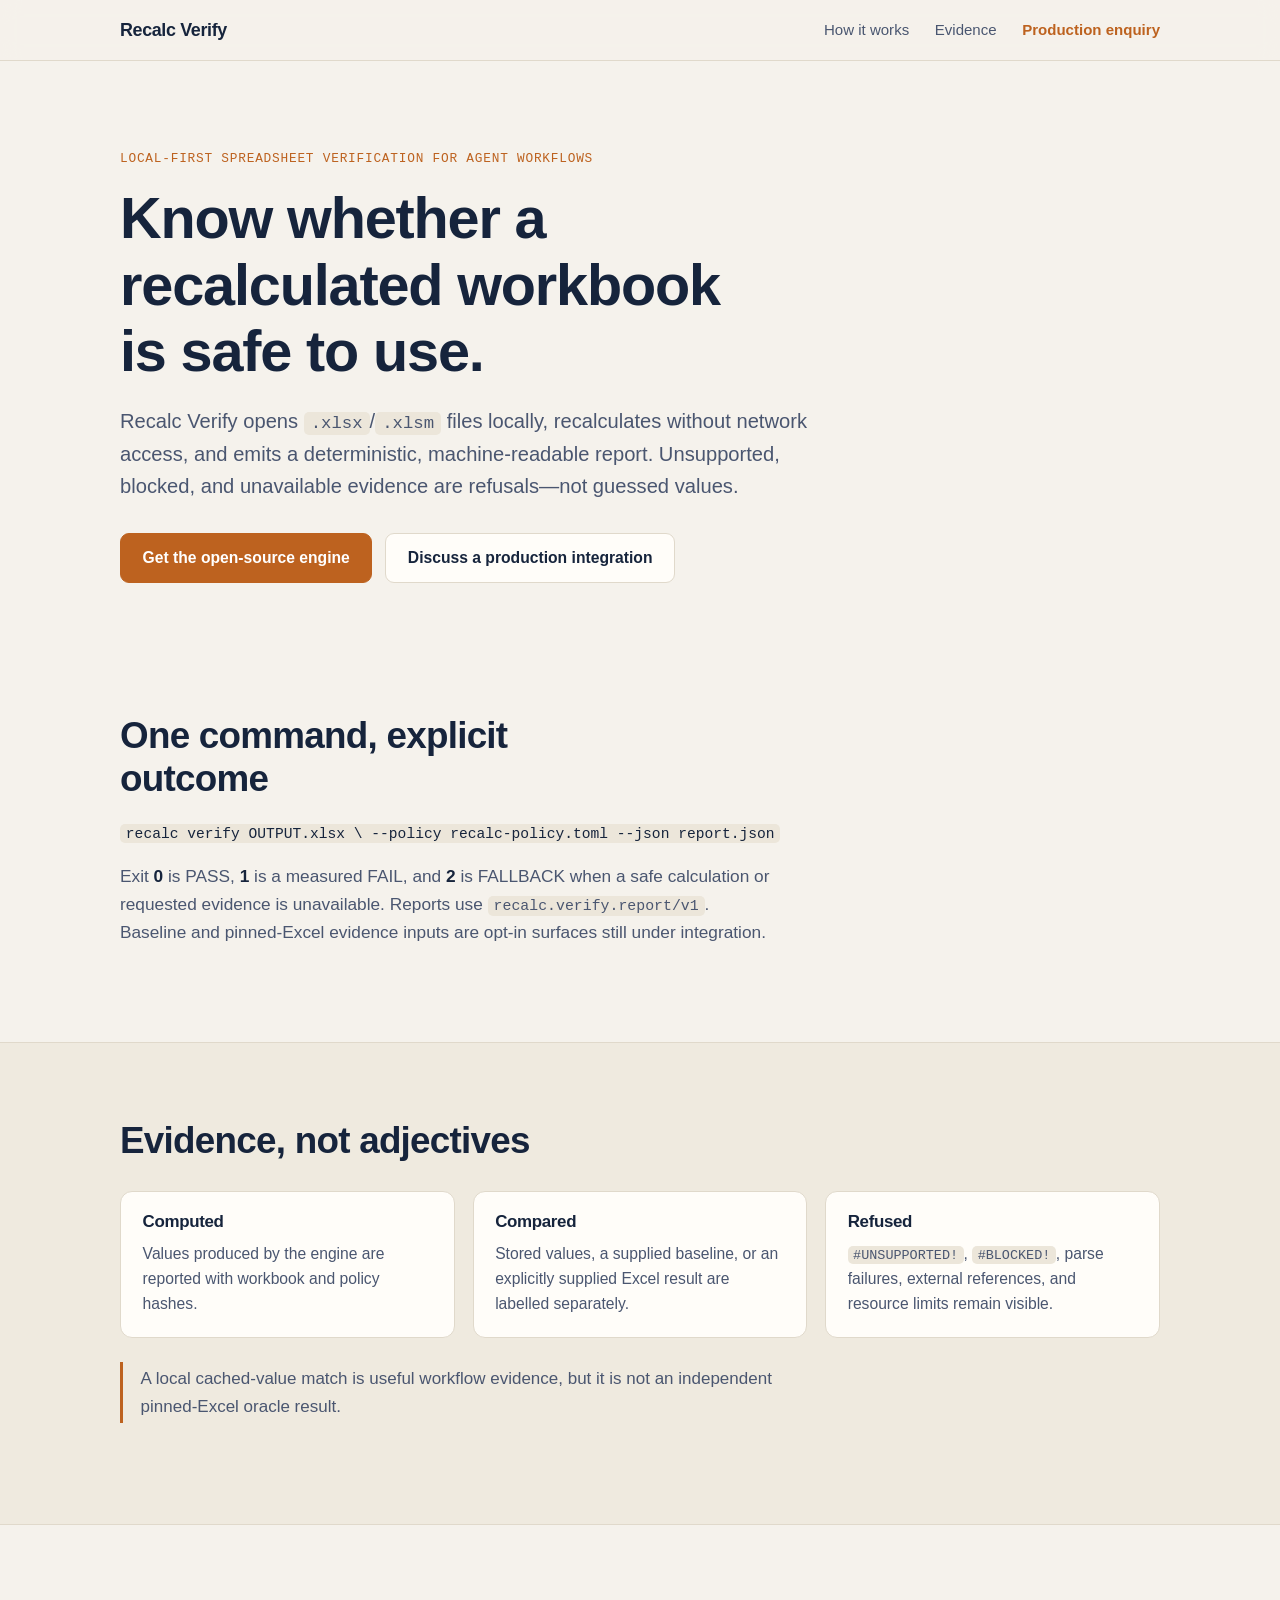
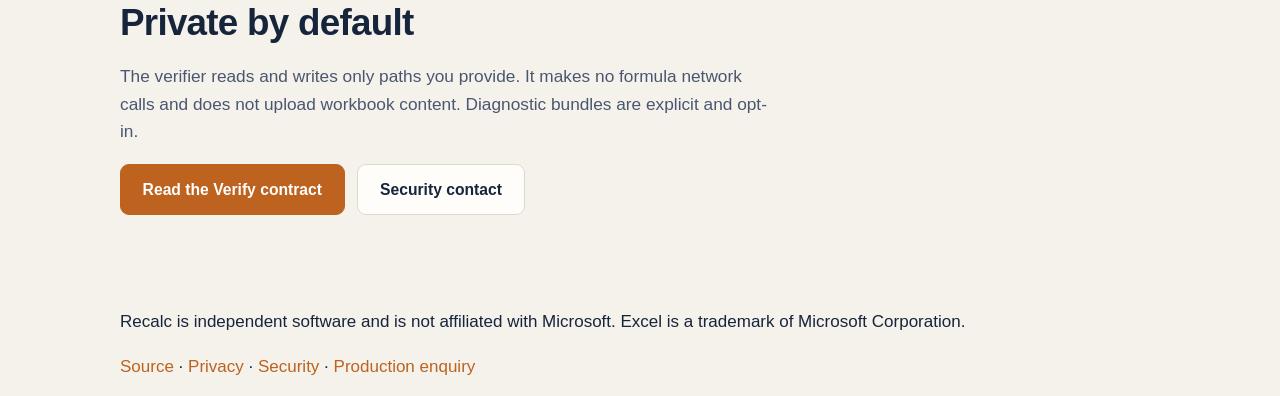
==== commit e08359b4: "site: show supported local Verify quickstart" ====
--- a/index.html
+++ b/index.html
@@ -5,8 +5,8 @@
 <link rel="stylesheet" href="styles.css"></head><body>
 <header class="site"><div class="container bar"><a class="brand" href="#top">Recalc Verify</a><nav class="nav"><a href="#how">How it works</a><a href="#evidence">Evidence</a><a class="nav-cta" href="mailto:info@recalc.tech?subject=Recalc%20Verify">Production enquiry</a></nav></div></header>
 <main id="top"><section class="hero"><div class="container"><p class="eyebrow">Local-first spreadsheet verification for agent workflows</p><h1>Know whether a recalculated workbook is safe to use.</h1><p class="lede">Recalc Verify opens <code>.xlsx</code>/<code>.xlsm</code> files locally, recalculates without network access, and emits a deterministic, machine-readable report. Unsupported, blocked, and unavailable evidence are refusals—not guessed values.</p><div class="cta-row"><a class="btn primary" href="https://github.com/recalc-engine/recalc-engine">Get the open-source engine</a><a class="btn" href="mailto:info@recalc.tech?subject=Recalc%20Verify%20production">Discuss a production integration</a></div></div></section>
-<section class="section" id="how"><div class="container"><h2>One command, explicit outcome</h2><pre><code>recalc verify OUTPUT.xlsx --baseline INPUT.xlsx \
-  --policy recalc-policy.toml --json report.json</code></pre><p class="section-lede">Exit <strong>0</strong> is PASS, <strong>1</strong> is a measured FAIL, and <strong>2</strong> is FALLBACK when a safe calculation or requested evidence is unavailable. Reports use <code>recalc.verify.report/v1</code>.</p></div></section>
+<section class="section" id="how"><div class="container"><h2>One command, explicit outcome</h2><pre><code>recalc verify OUTPUT.xlsx \
+  --policy recalc-policy.toml --json report.json</code></pre><p class="section-lede">Exit <strong>0</strong> is PASS, <strong>1</strong> is a measured FAIL, and <strong>2</strong> is FALLBACK when a safe calculation or requested evidence is unavailable. Reports use <code>recalc.verify.report/v1</code>. Baseline and pinned-Excel evidence inputs are opt-in surfaces still under integration.</p></div></section>
 <section class="section band" id="evidence"><div class="container"><h2>Evidence, not adjectives</h2><div class="pillars"><div class="pillar"><h3>Computed</h3><p>Values produced by the engine are reported with workbook and policy hashes.</p></div><div class="pillar"><h3>Compared</h3><p>Stored values, a supplied baseline, or an explicitly supplied Excel result are labelled separately.</p></div><div class="pillar"><h3>Refused</h3><p><code>#UNSUPPORTED!</code>, <code>#BLOCKED!</code>, parse failures, external references, and resource limits remain visible.</p></div></div><p class="aside">A local cached-value match is useful workflow evidence, but it is not an independent pinned-Excel oracle result.</p></div></section>
 <section class="section"><div class="container"><h2>Private by default</h2><p class="section-lede">The verifier reads and writes only paths you provide. It makes no formula network calls and does not upload workbook content. Diagnostic bundles are explicit and opt-in.</p><div class="cta-row"><a class="btn primary" href="https://github.com/recalc-engine/recalc-engine/blob/main/docs/specs/recalc-verify-v1.md">Read the Verify contract</a><a class="btn" href="mailto:security@recalc.tech?subject=Recalc%20security">Security contact</a></div></div></section></main>
 <footer class="footer"><div class="container"><p>Recalc is independent software and is not affiliated with Microsoft. Excel is a trademark of Microsoft Corporation.</p><p><a href="https://github.com/recalc-engine/recalc-engine">Source</a> · <a href="privacy.html">Privacy</a> · <a href="security.html">Security</a> · <a href="mailto:info@recalc.tech?subject=Recalc%20Verify">Production enquiry</a></p></div></footer></body></html>
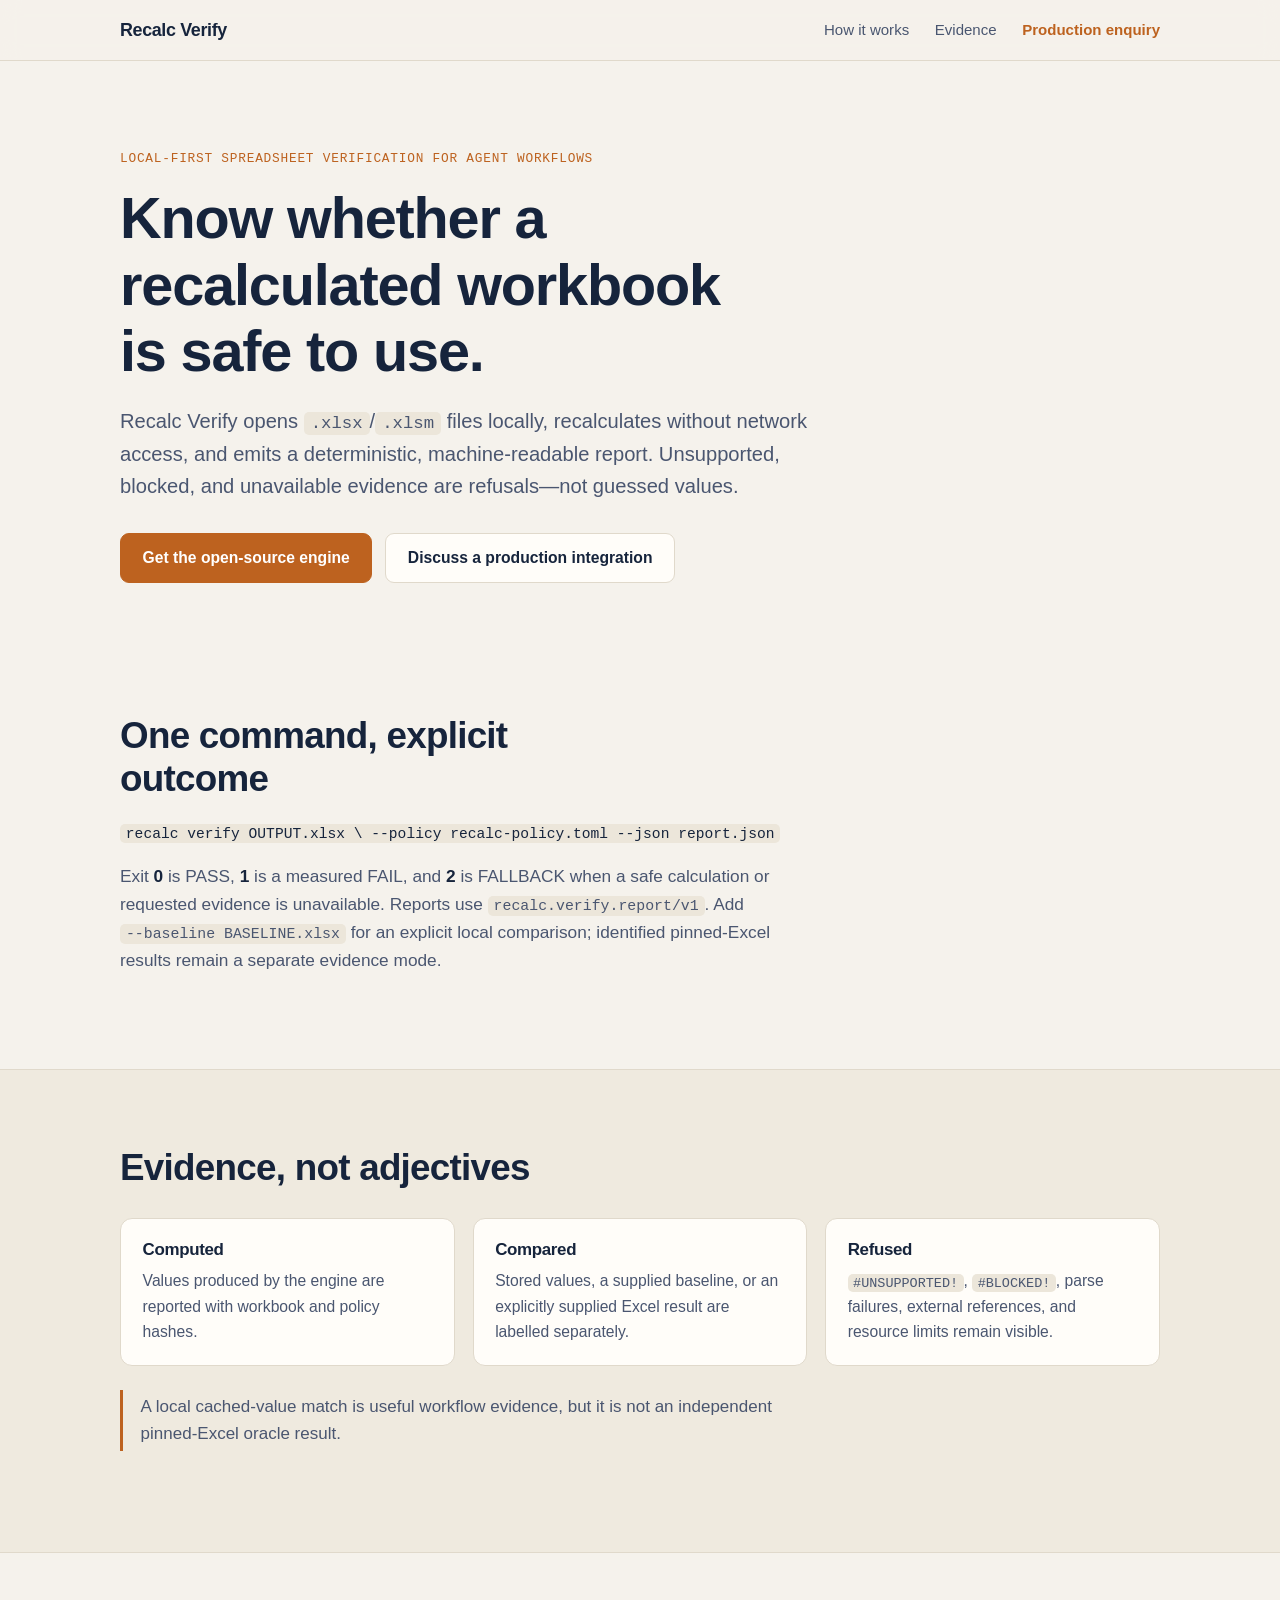
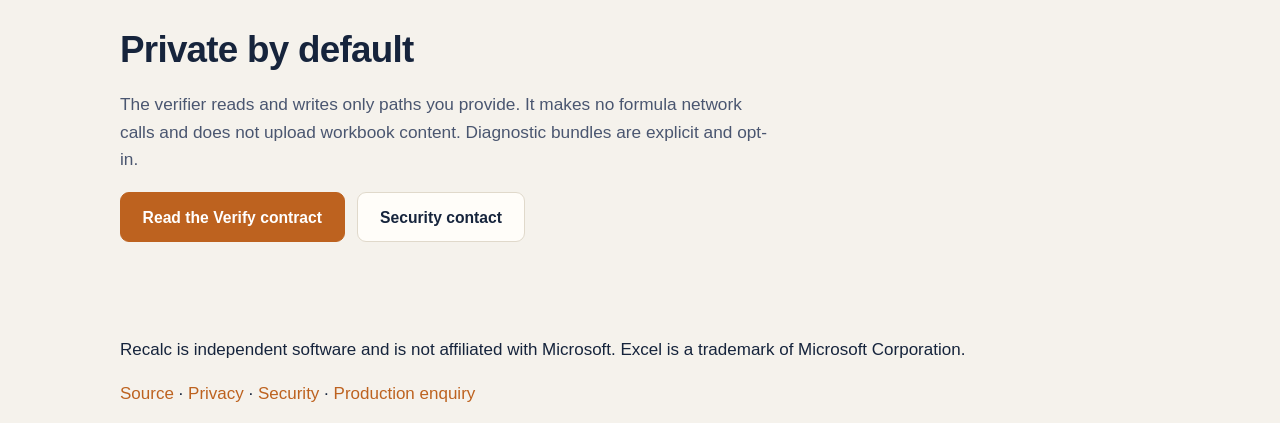
==== commit 6b45c05c: "site: mention local baseline comparison" ====
--- a/index.html
+++ b/index.html
@@ -6,7 +6,7 @@
 <header class="site"><div class="container bar"><a class="brand" href="#top">Recalc Verify</a><nav class="nav"><a href="#how">How it works</a><a href="#evidence">Evidence</a><a class="nav-cta" href="mailto:info@recalc.tech?subject=Recalc%20Verify">Production enquiry</a></nav></div></header>
 <main id="top"><section class="hero"><div class="container"><p class="eyebrow">Local-first spreadsheet verification for agent workflows</p><h1>Know whether a recalculated workbook is safe to use.</h1><p class="lede">Recalc Verify opens <code>.xlsx</code>/<code>.xlsm</code> files locally, recalculates without network access, and emits a deterministic, machine-readable report. Unsupported, blocked, and unavailable evidence are refusals—not guessed values.</p><div class="cta-row"><a class="btn primary" href="https://github.com/recalc-engine/recalc-engine">Get the open-source engine</a><a class="btn" href="mailto:info@recalc.tech?subject=Recalc%20Verify%20production">Discuss a production integration</a></div></div></section>
 <section class="section" id="how"><div class="container"><h2>One command, explicit outcome</h2><pre><code>recalc verify OUTPUT.xlsx \
-  --policy recalc-policy.toml --json report.json</code></pre><p class="section-lede">Exit <strong>0</strong> is PASS, <strong>1</strong> is a measured FAIL, and <strong>2</strong> is FALLBACK when a safe calculation or requested evidence is unavailable. Reports use <code>recalc.verify.report/v1</code>. Baseline and pinned-Excel evidence inputs are opt-in surfaces still under integration.</p></div></section>
+  --policy recalc-policy.toml --json report.json</code></pre><p class="section-lede">Exit <strong>0</strong> is PASS, <strong>1</strong> is a measured FAIL, and <strong>2</strong> is FALLBACK when a safe calculation or requested evidence is unavailable. Reports use <code>recalc.verify.report/v1</code>. Add <code>--baseline BASELINE.xlsx</code> for an explicit local comparison; identified pinned-Excel results remain a separate evidence mode.</p></div></section>
 <section class="section band" id="evidence"><div class="container"><h2>Evidence, not adjectives</h2><div class="pillars"><div class="pillar"><h3>Computed</h3><p>Values produced by the engine are reported with workbook and policy hashes.</p></div><div class="pillar"><h3>Compared</h3><p>Stored values, a supplied baseline, or an explicitly supplied Excel result are labelled separately.</p></div><div class="pillar"><h3>Refused</h3><p><code>#UNSUPPORTED!</code>, <code>#BLOCKED!</code>, parse failures, external references, and resource limits remain visible.</p></div></div><p class="aside">A local cached-value match is useful workflow evidence, but it is not an independent pinned-Excel oracle result.</p></div></section>
 <section class="section"><div class="container"><h2>Private by default</h2><p class="section-lede">The verifier reads and writes only paths you provide. It makes no formula network calls and does not upload workbook content. Diagnostic bundles are explicit and opt-in.</p><div class="cta-row"><a class="btn primary" href="https://github.com/recalc-engine/recalc-engine/blob/main/docs/specs/recalc-verify-v1.md">Read the Verify contract</a><a class="btn" href="mailto:security@recalc.tech?subject=Recalc%20security">Security contact</a></div></div></section></main>
 <footer class="footer"><div class="container"><p>Recalc is independent software and is not affiliated with Microsoft. Excel is a trademark of Microsoft Corporation.</p><p><a href="https://github.com/recalc-engine/recalc-engine">Source</a> · <a href="privacy.html">Privacy</a> · <a href="security.html">Security</a> · <a href="mailto:info@recalc.tech?subject=Recalc%20Verify">Production enquiry</a></p></div></footer></body></html>
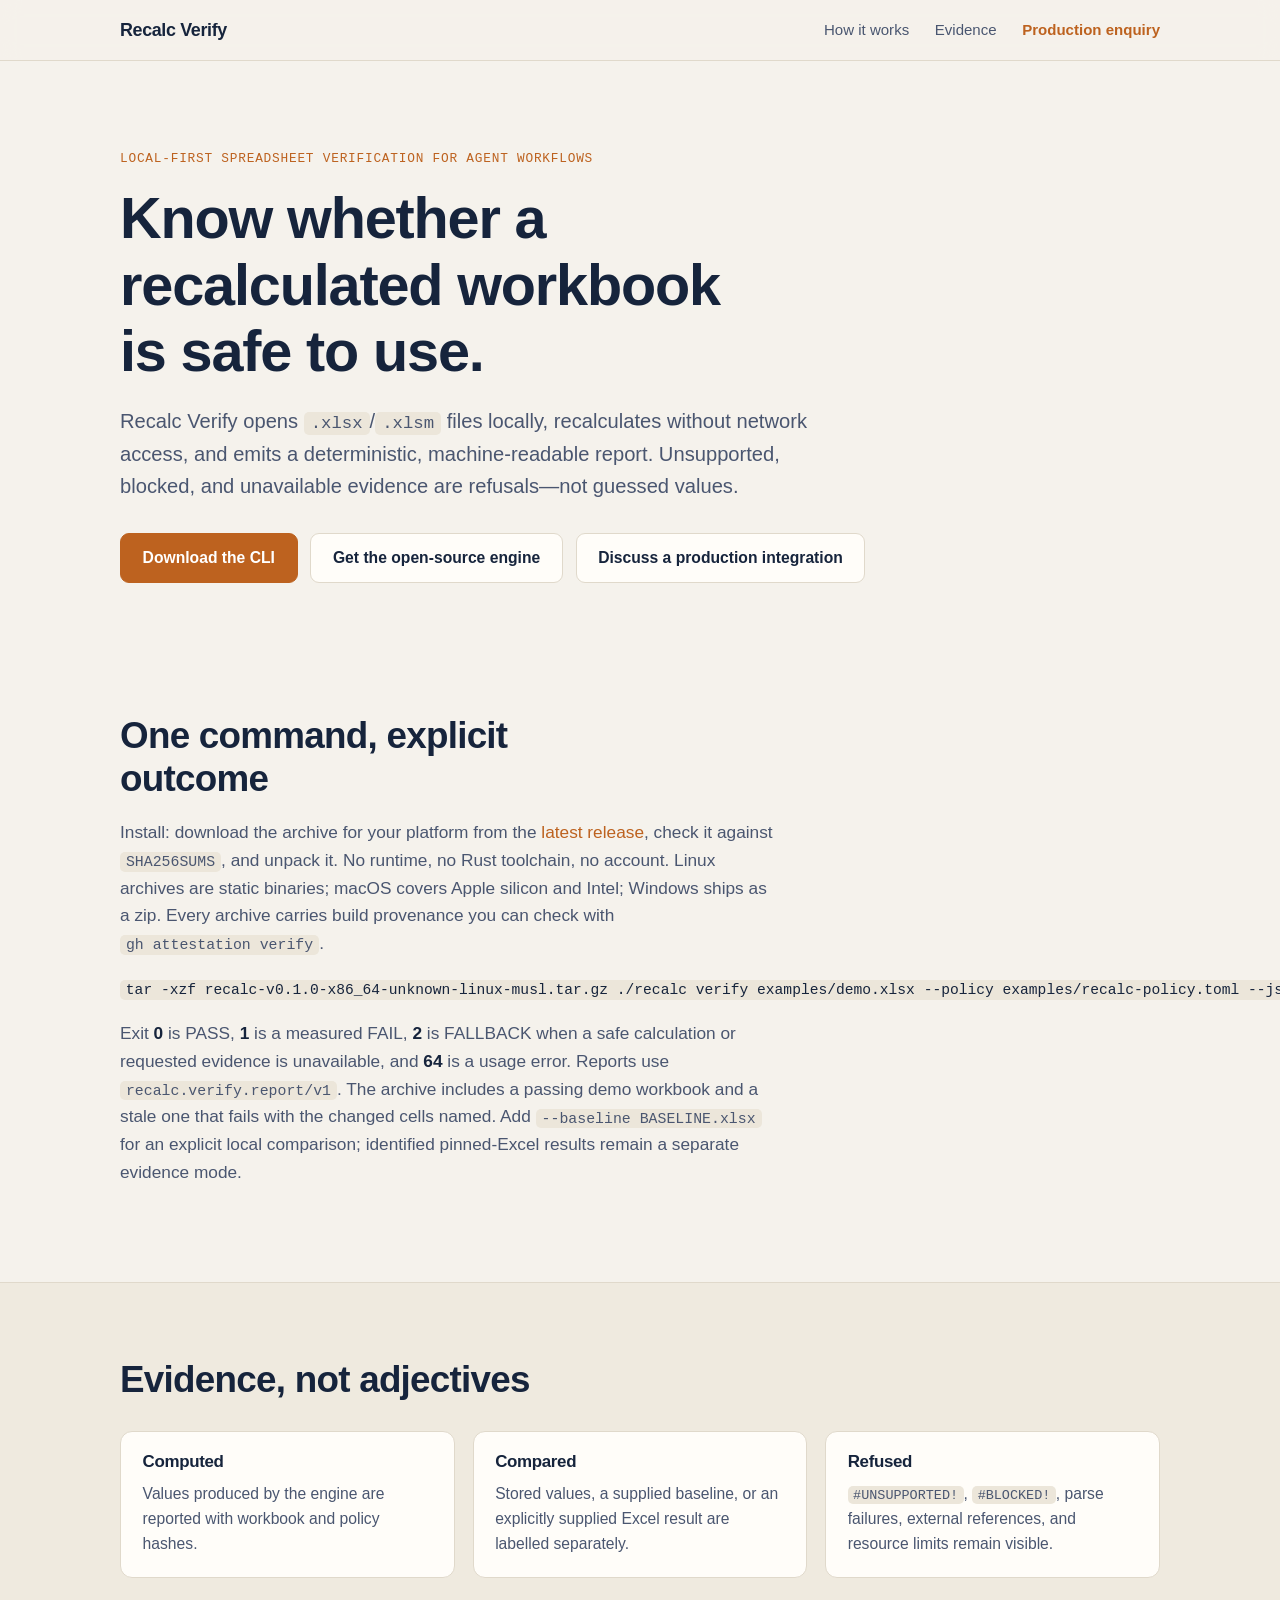
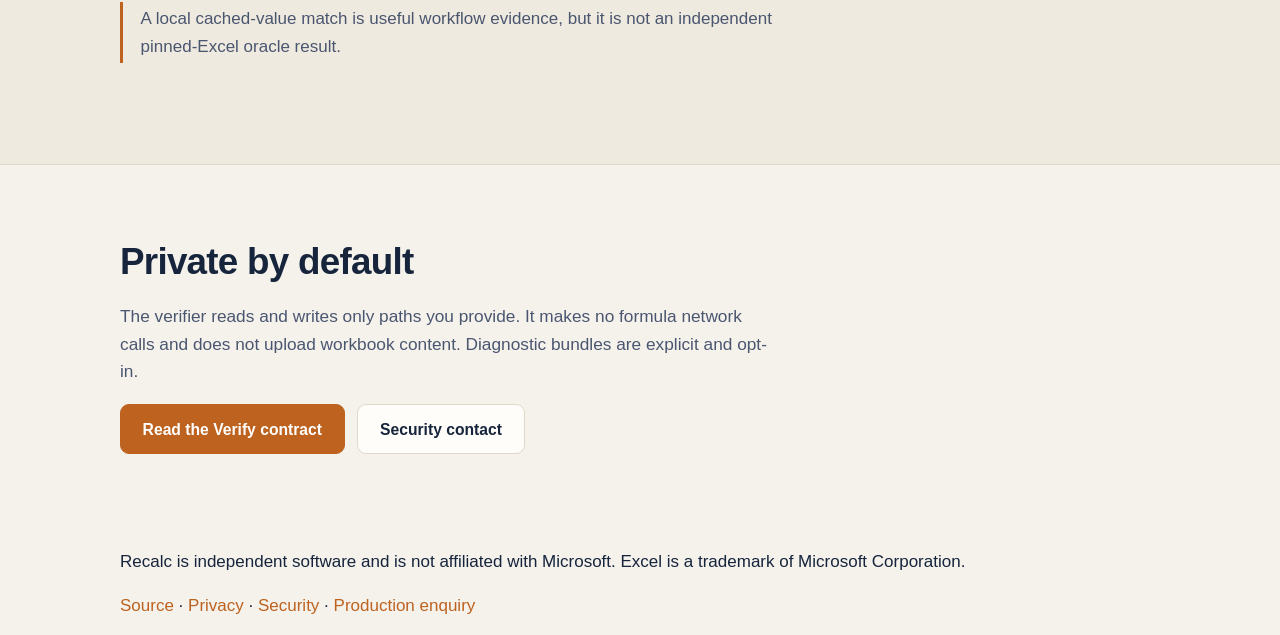
==== commit 97721bb2: "site: add the CLI download and install step" ====
--- a/index.html
+++ b/index.html
@@ -1,12 +1,13 @@
 <!doctype html>
 <html lang="en"><head><meta charset="utf-8"><meta name="viewport" content="width=device-width, initial-scale=1">
 <title>Recalc Verify — local spreadsheet verification</title>
+<link rel="canonical" href="https://recalc.tech/">
 <meta name="description" content="Local-first spreadsheet verification with explicit evidence labels.">
 <link rel="stylesheet" href="styles.css"></head><body>
 <header class="site"><div class="container bar"><a class="brand" href="#top">Recalc Verify</a><nav class="nav"><a href="#how">How it works</a><a href="#evidence">Evidence</a><a class="nav-cta" href="mailto:info@recalc.tech?subject=Recalc%20Verify">Production enquiry</a></nav></div></header>
-<main id="top"><section class="hero"><div class="container"><p class="eyebrow">Local-first spreadsheet verification for agent workflows</p><h1>Know whether a recalculated workbook is safe to use.</h1><p class="lede">Recalc Verify opens <code>.xlsx</code>/<code>.xlsm</code> files locally, recalculates without network access, and emits a deterministic, machine-readable report. Unsupported, blocked, and unavailable evidence are refusals—not guessed values.</p><div class="cta-row"><a class="btn primary" href="https://github.com/recalc-engine/recalc-engine">Get the open-source engine</a><a class="btn" href="mailto:info@recalc.tech?subject=Recalc%20Verify%20production">Discuss a production integration</a></div></div></section>
-<section class="section" id="how"><div class="container"><h2>One command, explicit outcome</h2><pre><code>recalc verify OUTPUT.xlsx \
-  --policy recalc-policy.toml --json report.json</code></pre><p class="section-lede">Exit <strong>0</strong> is PASS, <strong>1</strong> is a measured FAIL, and <strong>2</strong> is FALLBACK when a safe calculation or requested evidence is unavailable. Reports use <code>recalc.verify.report/v1</code>. Add <code>--baseline BASELINE.xlsx</code> for an explicit local comparison; identified pinned-Excel results remain a separate evidence mode.</p></div></section>
+<main id="top"><section class="hero"><div class="container"><p class="eyebrow">Local-first spreadsheet verification for agent workflows</p><h1>Know whether a recalculated workbook is safe to use.</h1><p class="lede">Recalc Verify opens <code>.xlsx</code>/<code>.xlsm</code> files locally, recalculates without network access, and emits a deterministic, machine-readable report. Unsupported, blocked, and unavailable evidence are refusals—not guessed values.</p><div class="cta-row"><a class="btn primary" href="https://github.com/recalc-engine/recalc-engine/releases/latest">Download the CLI</a><a class="btn" href="https://github.com/recalc-engine/recalc-engine">Get the open-source engine</a><a class="btn" href="mailto:info@recalc.tech?subject=Recalc%20Verify%20production">Discuss a production integration</a></div></div></section>
+<section class="section" id="how"><div class="container"><h2>One command, explicit outcome</h2><p class="section-lede">Install: download the archive for your platform from the <a href="https://github.com/recalc-engine/recalc-engine/releases/latest">latest release</a>, check it against <code>SHA256SUMS</code>, and unpack it. No runtime, no Rust toolchain, no account. Linux archives are static binaries; macOS covers Apple silicon and Intel; Windows ships as a zip. Every archive carries build provenance you can check with <code>gh attestation verify</code>.</p><pre><code>tar -xzf recalc-v0.1.0-x86_64-unknown-linux-musl.tar.gz
+./recalc verify examples/demo.xlsx --policy examples/recalc-policy.toml --json report.json</code></pre><p class="section-lede">Exit <strong>0</strong> is PASS, <strong>1</strong> is a measured FAIL, <strong>2</strong> is FALLBACK when a safe calculation or requested evidence is unavailable, and <strong>64</strong> is a usage error. Reports use <code>recalc.verify.report/v1</code>. The archive includes a passing demo workbook and a stale one that fails with the changed cells named. Add <code>--baseline BASELINE.xlsx</code> for an explicit local comparison; identified pinned-Excel results remain a separate evidence mode.</p></div></section>
 <section class="section band" id="evidence"><div class="container"><h2>Evidence, not adjectives</h2><div class="pillars"><div class="pillar"><h3>Computed</h3><p>Values produced by the engine are reported with workbook and policy hashes.</p></div><div class="pillar"><h3>Compared</h3><p>Stored values, a supplied baseline, or an explicitly supplied Excel result are labelled separately.</p></div><div class="pillar"><h3>Refused</h3><p><code>#UNSUPPORTED!</code>, <code>#BLOCKED!</code>, parse failures, external references, and resource limits remain visible.</p></div></div><p class="aside">A local cached-value match is useful workflow evidence, but it is not an independent pinned-Excel oracle result.</p></div></section>
 <section class="section"><div class="container"><h2>Private by default</h2><p class="section-lede">The verifier reads and writes only paths you provide. It makes no formula network calls and does not upload workbook content. Diagnostic bundles are explicit and opt-in.</p><div class="cta-row"><a class="btn primary" href="https://github.com/recalc-engine/recalc-engine/blob/main/docs/specs/recalc-verify-v1.md">Read the Verify contract</a><a class="btn" href="mailto:security@recalc.tech?subject=Recalc%20security">Security contact</a></div></div></section></main>
-<footer class="footer"><div class="container"><p>Recalc is independent software and is not affiliated with Microsoft. Excel is a trademark of Microsoft Corporation.</p><p><a href="https://github.com/recalc-engine/recalc-engine">Source</a> · <a href="privacy.html">Privacy</a> · <a href="security.html">Security</a> · <a href="mailto:info@recalc.tech?subject=Recalc%20Verify">Production enquiry</a></p></div></footer></body></html>
+<footer class="footer"><div class="container"><p>Recalc is independent software and is not affiliated with Microsoft. Excel is a trademark of Microsoft Corporation.</p><p><a href="https://github.com/recalc-engine/recalc-engine">Source</a> · <a href="privacy">Privacy</a> · <a href="security">Security</a> · <a href="mailto:info@recalc.tech?subject=Recalc%20Verify">Production enquiry</a></p></div></footer></body></html>
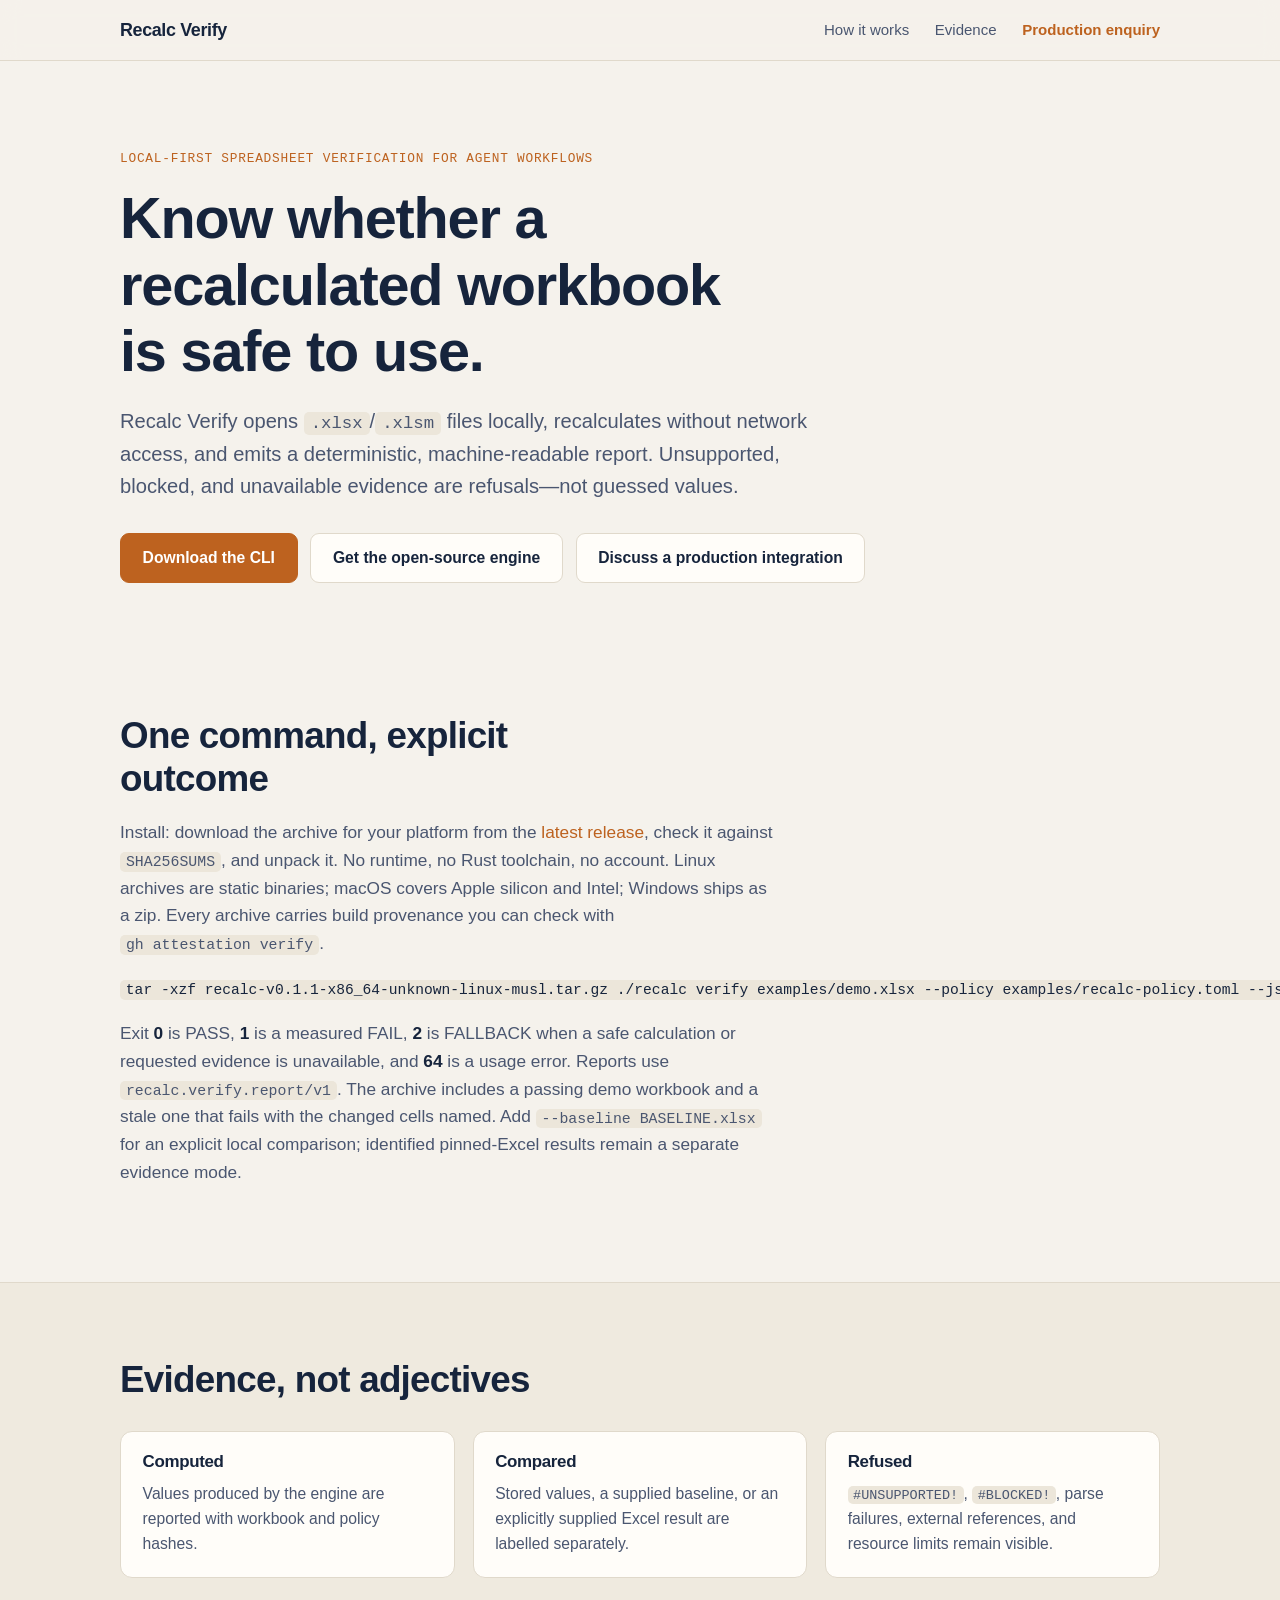
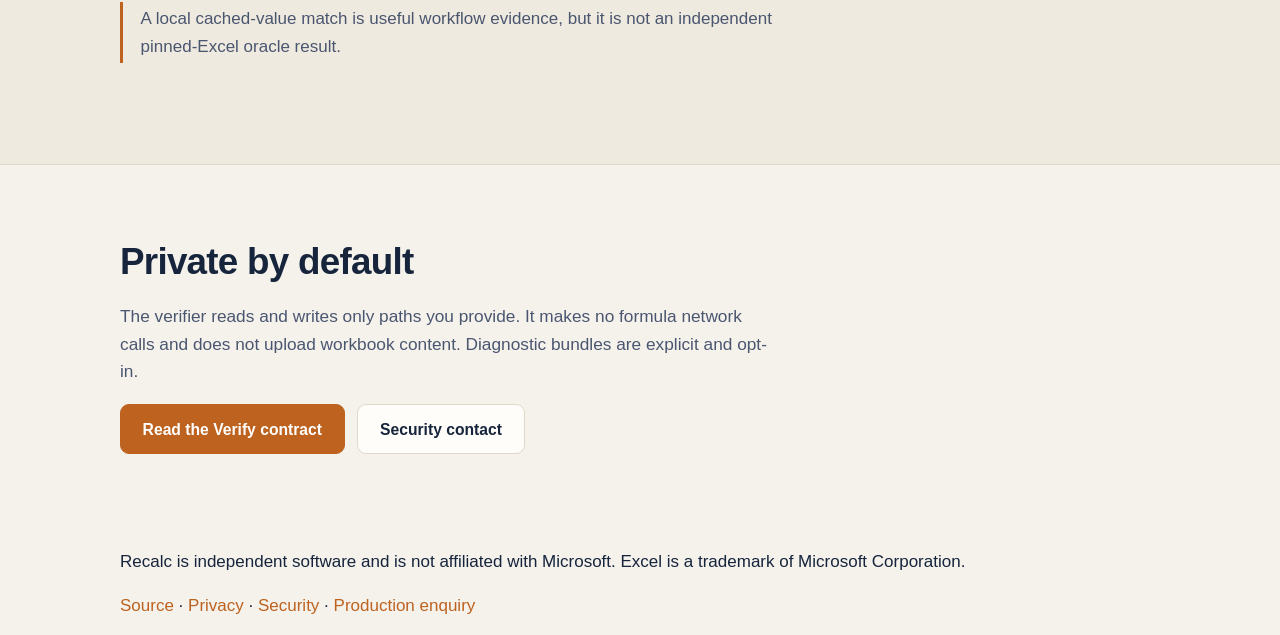
==== commit 8835e7bd: "site: install example names the 0.1.1 archive" ====
--- a/index.html
+++ b/index.html
@@ -6,7 +6,7 @@
 <link rel="stylesheet" href="styles.css"></head><body>
 <header class="site"><div class="container bar"><a class="brand" href="#top">Recalc Verify</a><nav class="nav"><a href="#how">How it works</a><a href="#evidence">Evidence</a><a class="nav-cta" href="mailto:info@recalc.tech?subject=Recalc%20Verify">Production enquiry</a></nav></div></header>
 <main id="top"><section class="hero"><div class="container"><p class="eyebrow">Local-first spreadsheet verification for agent workflows</p><h1>Know whether a recalculated workbook is safe to use.</h1><p class="lede">Recalc Verify opens <code>.xlsx</code>/<code>.xlsm</code> files locally, recalculates without network access, and emits a deterministic, machine-readable report. Unsupported, blocked, and unavailable evidence are refusals—not guessed values.</p><div class="cta-row"><a class="btn primary" href="https://github.com/recalc-engine/recalc-engine/releases/latest">Download the CLI</a><a class="btn" href="https://github.com/recalc-engine/recalc-engine">Get the open-source engine</a><a class="btn" href="mailto:info@recalc.tech?subject=Recalc%20Verify%20production">Discuss a production integration</a></div></div></section>
-<section class="section" id="how"><div class="container"><h2>One command, explicit outcome</h2><p class="section-lede">Install: download the archive for your platform from the <a href="https://github.com/recalc-engine/recalc-engine/releases/latest">latest release</a>, check it against <code>SHA256SUMS</code>, and unpack it. No runtime, no Rust toolchain, no account. Linux archives are static binaries; macOS covers Apple silicon and Intel; Windows ships as a zip. Every archive carries build provenance you can check with <code>gh attestation verify</code>.</p><pre><code>tar -xzf recalc-v0.1.0-x86_64-unknown-linux-musl.tar.gz
+<section class="section" id="how"><div class="container"><h2>One command, explicit outcome</h2><p class="section-lede">Install: download the archive for your platform from the <a href="https://github.com/recalc-engine/recalc-engine/releases/latest">latest release</a>, check it against <code>SHA256SUMS</code>, and unpack it. No runtime, no Rust toolchain, no account. Linux archives are static binaries; macOS covers Apple silicon and Intel; Windows ships as a zip. Every archive carries build provenance you can check with <code>gh attestation verify</code>.</p><pre><code>tar -xzf recalc-v0.1.1-x86_64-unknown-linux-musl.tar.gz
 ./recalc verify examples/demo.xlsx --policy examples/recalc-policy.toml --json report.json</code></pre><p class="section-lede">Exit <strong>0</strong> is PASS, <strong>1</strong> is a measured FAIL, <strong>2</strong> is FALLBACK when a safe calculation or requested evidence is unavailable, and <strong>64</strong> is a usage error. Reports use <code>recalc.verify.report/v1</code>. The archive includes a passing demo workbook and a stale one that fails with the changed cells named. Add <code>--baseline BASELINE.xlsx</code> for an explicit local comparison; identified pinned-Excel results remain a separate evidence mode.</p></div></section>
 <section class="section band" id="evidence"><div class="container"><h2>Evidence, not adjectives</h2><div class="pillars"><div class="pillar"><h3>Computed</h3><p>Values produced by the engine are reported with workbook and policy hashes.</p></div><div class="pillar"><h3>Compared</h3><p>Stored values, a supplied baseline, or an explicitly supplied Excel result are labelled separately.</p></div><div class="pillar"><h3>Refused</h3><p><code>#UNSUPPORTED!</code>, <code>#BLOCKED!</code>, parse failures, external references, and resource limits remain visible.</p></div></div><p class="aside">A local cached-value match is useful workflow evidence, but it is not an independent pinned-Excel oracle result.</p></div></section>
 <section class="section"><div class="container"><h2>Private by default</h2><p class="section-lede">The verifier reads and writes only paths you provide. It makes no formula network calls and does not upload workbook content. Diagnostic bundles are explicit and opt-in.</p><div class="cta-row"><a class="btn primary" href="https://github.com/recalc-engine/recalc-engine/blob/main/docs/specs/recalc-verify-v1.md">Read the Verify contract</a><a class="btn" href="mailto:security@recalc.tech?subject=Recalc%20security">Security contact</a></div></div></section></main>
